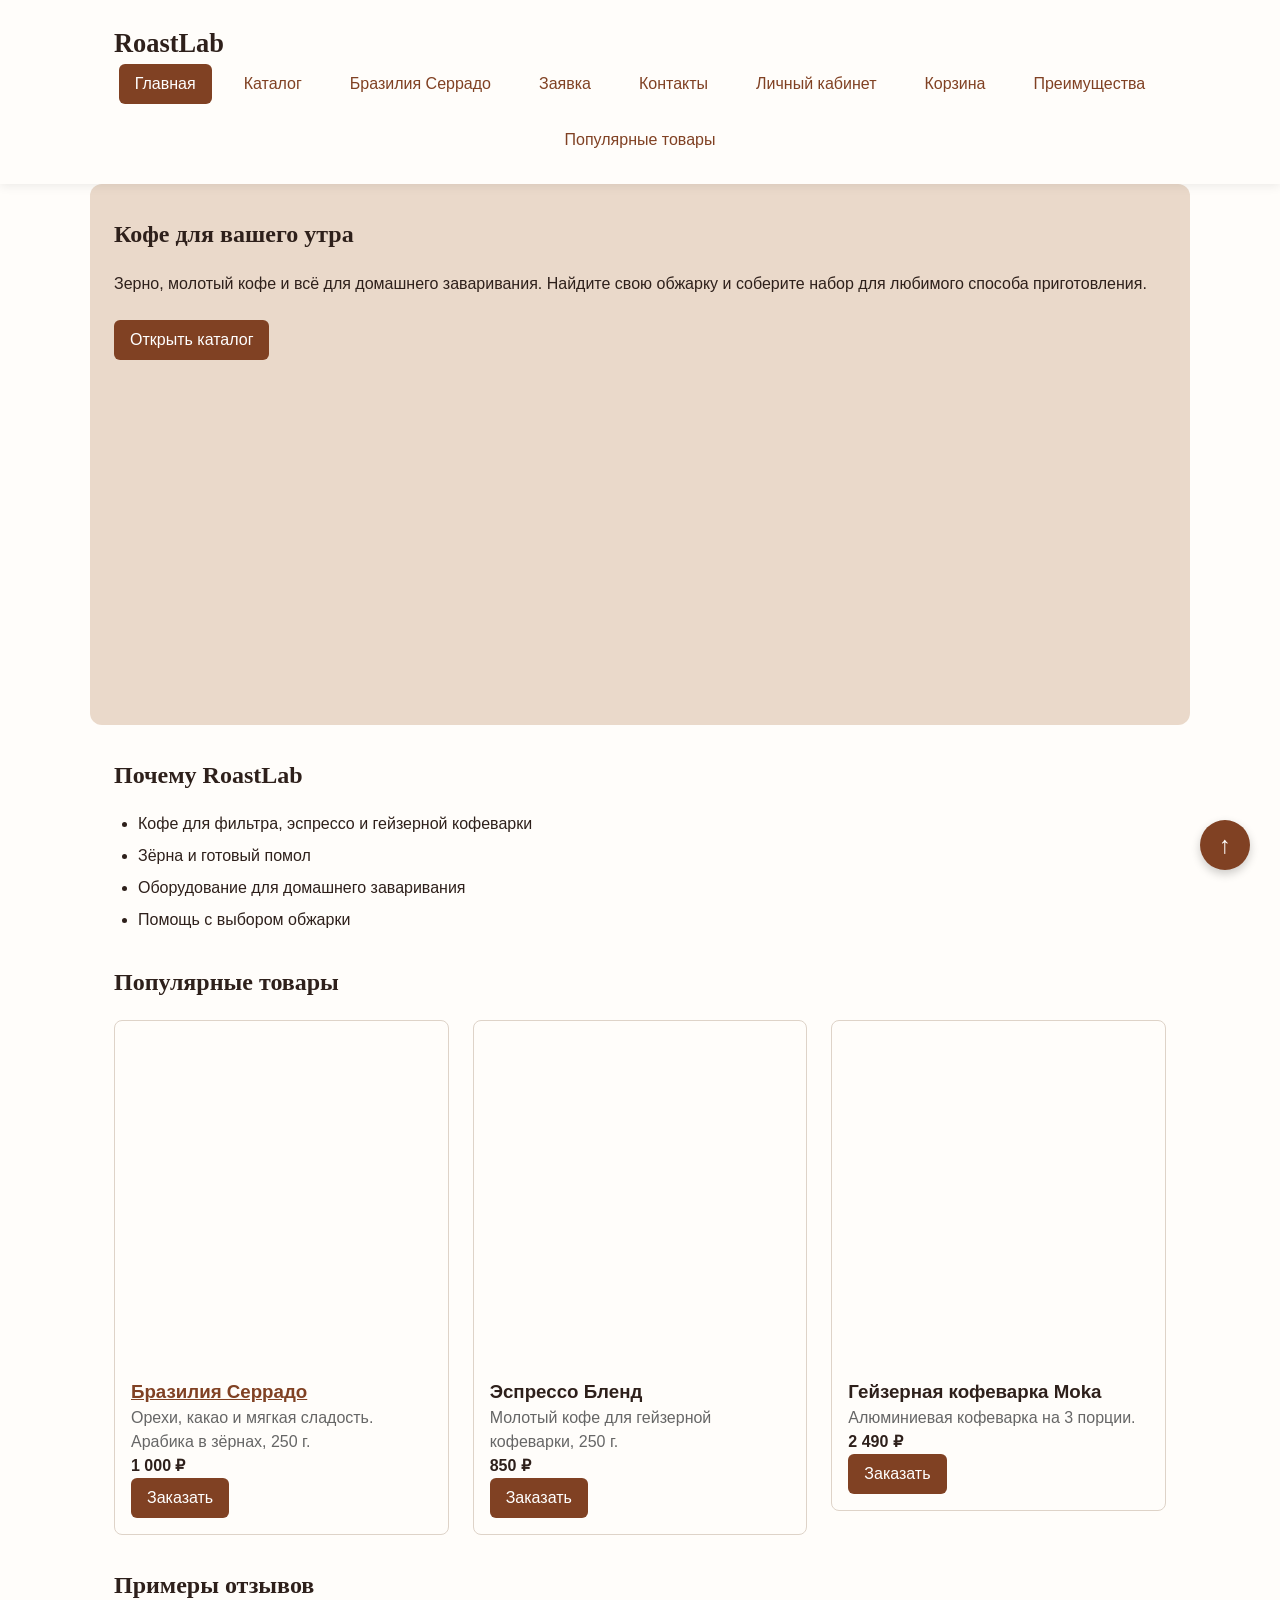
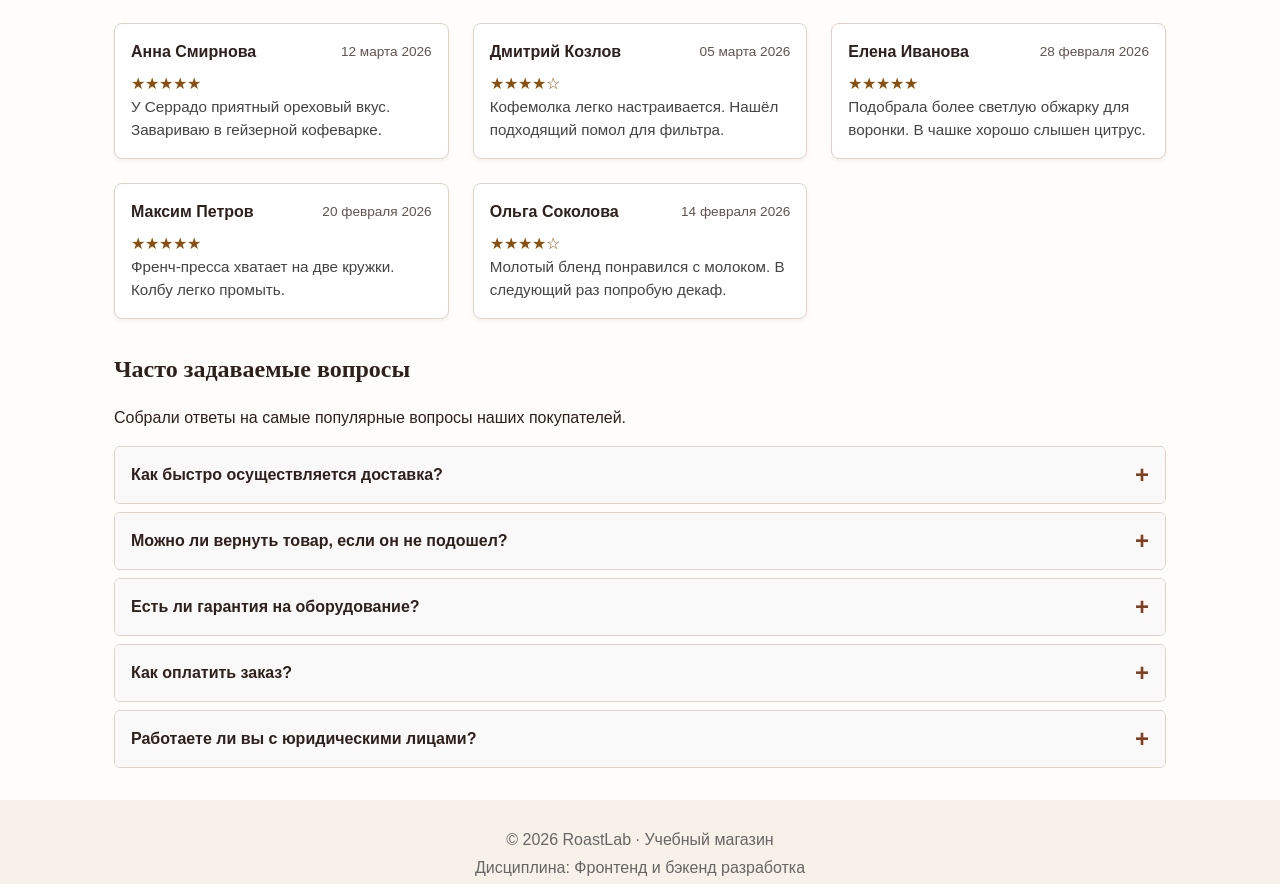
==== index.html @ 7c04f427 "Initial commit" ====
<!DOCTYPE html>
<html lang="ru">
<head>
    <meta charset="UTF-8">
    <meta name="viewport" content="width=device-width, initial-scale=1.0">
    <meta name="description" content="RoastLab: популярные товары, преимущества, отзывы клиентов.">
    <title>RoastLab</title>
    <link rel="stylesheet" href="css/style.css">
    <link rel="stylesheet" href="css/responsive.css">
    <script src="js/main.js" defer></script>
</head>
<body id="top">
  <a class="skip-link" href="#main-content">Перейти к содержимому</a>
  <header class="site-header">
    <div class="site-header__inner">
      <div class="page-inner">
        <a class="site-header__logo" href="index.html">RoastLab</a>
        <button class="button button--secondary site-nav-toggle" type="button" aria-controls="site-nav" aria-expanded="false" hidden>Меню</button>
        <nav class="site-nav" id="site-nav" aria-label="Основная навигация">
          <ul class="site-nav__list">
          <li class="site-nav__item"><a class="site-nav__link site-nav__link--active" aria-current="page" href="index.html">Главная</a></li>
          <li class="site-nav__item"><a class="site-nav__link" href="catalog.html">Каталог</a></li>
          <li class="site-nav__item"><a class="site-nav__link" href="product.html">Бразилия Серрадо</a></li>
          <li class="site-nav__item"><a class="site-nav__link" href="order.html">Заявка</a></li>
          <li class="site-nav__item"><a class="site-nav__link" href="contacts.html">Контакты</a></li>
          <li class="site-nav__item"><a class="site-nav__link" href="account.html">Личный кабинет</a></li>
          <li class="site-nav__item"><a class="site-nav__link" href="cart.html">Корзина</a></li>
          <li class="site-nav__item"><a class="site-nav__link" href="index.html#advantages">Преимущества</a></li>
          <li class="site-nav__item"><a class="site-nav__link" href="index.html#popular">Популярные товары</a></li>
          </ul>
        </nav>
      </div>
    </div>
  </header>

    <main id="main-content" tabindex="-1">
  <section class="hero">
    <div class="page-inner">
      <div class="hero__layout">
        <div>
            <h1 class="hero__title">Кофе для вашего утра</h1>
            <p class="hero__text">Зерно, молотый кофе и всё для домашнего заваривания. Найдите свою обжарку и соберите набор для любимого способа приготовления.</p>
            <a class="button button--primary" href="catalog.html">Открыть каталог</a>
                </div>
        <div>
          <picture class="hero__picture">
            <source type="image/webp" srcset="images/roast-8-252.webp 252w, images/roast-8.webp 504w" sizes="(min-width: 1100px) 505px, (min-width: 768px) 46vw, calc(100vw - 64px)">
            <img src="images/roast-8.jpg" srcset="images/roast-8-252.jpg 252w, images/roast-8.jpg 504w" sizes="(min-width: 1100px) 505px, (min-width: 768px) 46vw, calc(100vw - 64px)" alt="Чашка свежезаваренного кофе" width="504" height="333">
          </picture>
        </div>
      </div>
    </div>
  </section>
  <div class="page-inner">

        <section class="section" id="advantages" tabindex="-1">
            <h2 class="section__title">Почему RoastLab</h2>
            <ul class="advantages-list">
                <li><div class="advantages-list__item">Кофе для фильтра, эспрессо и гейзерной кофеварки</div></li>
                <li><div class="advantages-list__item">Зёрна и готовый помол</div></li>
                <li><div class="advantages-list__item">Оборудование для домашнего заваривания</div></li>
                <li><div class="advantages-list__item">Помощь с выбором обжарки</div></li>
            </ul>
        </section>

        <section class="section" id="popular" tabindex="-1">
            <h2 class="section__title">Популярные товары</h2>

            <div class="products-grid">

                <div class="product-column">
  <article class="product-card" data-category="beans" data-price="1000" id="item-1">
    <img class="product-card__image" src="images/roast-1.jpg" srcset="images/roast-1-252.jpg 252w, images/roast-1.jpg 504w" sizes="(min-width: 1200px) 360px, (min-width: 1024px) 32vw, (min-width: 640px) 47vw, calc(100vw - 64px)" alt="Бразилия Серрадо" width="504" height="333" loading="lazy">
    <div class="product-card__body">
<h3 class="product-card__title"><a href="product.html">Бразилия Серрадо</a></h3>
    <p class="product-card__description">Орехи, какао и мягкая сладость. Арабика в зёрнах, 250 г.</p>
    <p class="product-card__price">1 000 ₽</p>

    <button class="button button--primary" type="button" data-product="Бразилия Серрадо">Заказать</button>
    </div>
  </article>
</div>

                <div class="product-column">
  <article class="product-card" data-category="ground" data-price="850" id="item-2">
    <img class="product-card__image" src="images/roast-2.jpg" srcset="images/roast-2-252.jpg 252w, images/roast-2.jpg 504w" sizes="(min-width: 1200px) 360px, (min-width: 1024px) 32vw, (min-width: 640px) 47vw, calc(100vw - 64px)" alt="Эспрессо Бленд" width="504" height="333" loading="lazy">
    <div class="product-card__body">
<h3 class="product-card__title">Эспрессо Бленд</h3>
    <p class="product-card__description">Молотый кофе для гейзерной кофеварки, 250 г.</p>
    <p class="product-card__price">850 ₽</p>

    <button class="button button--primary" type="button" data-product="Эспрессо Бленд">Заказать</button>
    </div>
  </article>
</div>

                <div class="product-column">
  <article class="product-card" data-category="makers" data-price="2490" id="item-3">
    <img class="product-card__image" src="images/roast-3.jpg" srcset="images/roast-3-252.jpg 252w, images/roast-3.jpg 504w" sizes="(min-width: 1200px) 360px, (min-width: 1024px) 32vw, (min-width: 640px) 47vw, calc(100vw - 64px)" alt="Гейзерная кофеварка Moka" width="504" height="333" loading="lazy">
    <div class="product-card__body">
<h3 class="product-card__title">Гейзерная кофеварка Moka</h3>
    <p class="product-card__description">Алюминиевая кофеварка на 3 порции.</p>
    <p class="product-card__price">2 490 ₽</p>

    <button class="button button--primary" type="button" data-product="Гейзерная кофеварка Moka">Заказать</button>
    </div>
  </article>
</div>

            </div>
        </section>

        <!-- БЛОК: Отзывы -->
        <section class="section" id="reviews">
            <h2 class="section__title">Примеры отзывов</h2>
            <p></p>

            <div class="reviews-list">

                <div>
<article class="review-card">
                    <div class="review-card__header">
                        <span class="review-card__author">Анна Смирнова</span>
                        <span class="review-card__date">12 марта 2026</span>
                    </div>
                    <div class="stars" aria-label="Оценка 5 из 5">★★★★★</div>
                    <p class="review-card__text">У Серрадо приятный ореховый вкус. Завариваю в гейзерной кофеварке.</p>
                </article>
</div>

                <div>
<article class="review-card">
                    <div class="review-card__header">
                        <span class="review-card__author">Дмитрий Козлов</span>
                        <span class="review-card__date">05 марта 2026</span>
                    </div>
                    <div class="stars" aria-label="Оценка 4 из 5">★★★★☆</div>
                    <p class="review-card__text">Кофемолка легко настраивается. Нашёл подходящий помол для фильтра.</p>
                </article>
</div>

                <div>
<article class="review-card">
                    <div class="review-card__header">
                        <span class="review-card__author">Елена Иванова</span>
                        <span class="review-card__date">28 февраля 2026</span>
                    </div>
                    <div class="stars" aria-label="Оценка 5 из 5">★★★★★</div>
                    <p class="review-card__text">Подобрала более светлую обжарку для воронки. В чашке хорошо слышен цитрус.</p>
                </article>
</div>

                <div>
<article class="review-card">
                    <div class="review-card__header">
                        <span class="review-card__author">Максим Петров</span>
                        <span class="review-card__date">20 февраля 2026</span>
                    </div>
                    <div class="stars" aria-label="Оценка 5 из 5">★★★★★</div>
                    <p class="review-card__text">Френч-пресса хватает на две кружки. Колбу легко промыть.</p>
                </article>
</div>

                <div>
<article class="review-card">
                    <div class="review-card__header">
                        <span class="review-card__author">Ольга Соколова</span>
                        <span class="review-card__date">14 февраля 2026</span>
                    </div>
                    <div class="stars" aria-label="Оценка 4 из 5">★★★★☆</div>
                    <p class="review-card__text">Молотый бленд понравился с молоком. В следующий раз попробую декаф.</p>
                </article>
</div>

            </div>
        </section>

        <!-- БЛОК: Часто задаваемые вопросы (FAQ) -->
        <section class="section" id="faq">
            <h2 class="section__title">Часто задаваемые вопросы</h2>
            <p>Собрали ответы на самые популярные вопросы наших покупателей.</p>

            <div class="faq-list">
                <details class="faq-item">
                    <summary class="faq-item__question">Как быстро осуществляется доставка?</summary>
                    <div class="faq-item__answer">Для примера в каталоге указан срок получения от 1 до 3 дней.</div>
                </details>

                <details class="faq-item">
                    <summary class="faq-item__question">Можно ли вернуть товар, если он не подошел?</summary>
                    <div class="faq-item__answer">Да, вы можете вернуть или обменять товар в течение 14 дней с момента покупки, при условии сохранения его товарного вида, упаковки и чека.</div>
                </details>

                <details class="faq-item">
                    <summary class="faq-item__question">Есть ли гарантия на оборудование?</summary>
                    <div class="faq-item__answer">Условия гарантии на оборудование уточняйте в заявке.</div>
                </details>

                <details class="faq-item">
                    <summary class="faq-item__question">Как оплатить заказ?</summary>
                    <div class="faq-item__answer">В учебной версии оплата не проводится.</div>
                </details>

                <details class="faq-item">
                    <summary class="faq-item__question">Работаете ли вы с юридическими лицами?</summary>
                    <div class="faq-item__answer">В учебной форме можно указать пример оптового заказа и нужное количество.</div>
                </details>
            </div>
        </section>

      </div>
    </main>

    <footer class="site-footer" id="contacts">
      <div class="page-inner">
        <p class="site-footer__text">&copy; 2026 RoastLab · Учебный магазин</p>
        <p class="site-footer__text">Дисциплина: Фронтенд и бэкенд разработка</p>
          </div>
    </footer>

    <!-- ========================================== -->
    <!-- СУПЕР-УЛУЧШЕННОЕ МОДАЛЬНОЕ ОКНО             -->
    <!-- ========================================== -->
    <dialog class="order-dialog" id="order-dialog" aria-labelledby="order-dialog-title">
          <div class="order-dialog__header">
            <h2 class="order-dialog__title" id="order-dialog-title">Оформление заявки</h2>
            <button type="button" class="order-dialog__close" data-close-dialog aria-label="Закрыть">×</button>
          </div>
          <div class="order-dialog__body">
            <form class="order-form" id="order-form" action="#" method="post" novalidate>

                <input id="selected-product" name="selected-product" type="hidden"><p>Товар: <strong id="selected-product-name"></strong></p>

                <!-- Динамический блок: Выбранный товар -->

                <!-- Группа: контактные данные -->
                <fieldset class="field">
                    <legend class="field-title">Контактные данные</legend>

                    <div class="field">
                        <label class="order-form__label" for="order-name">
                            Имя <span class="required" aria-hidden="true">*</span>
                        </label>
                        <input class="order-form__input"
                                   id="order-name" name="name" type="text"
                                   placeholder="Введите ваше имя" minlength="2" autocomplete="given-name" required>
                        <small class="order-form__hint">Как к вам обращаться</small>
                    </div>

                    <div class="field">
                        <label class="order-form__label" for="order-email">
                            E-mail <span class="required" aria-hidden="true">*</span>
                        </label>
                        <input class="order-form__input"
                                   id="order-email" name="email" type="email"
                                   placeholder="example@mail.ru" autocomplete="email" required>
                    </div>

                    <div class="field">
                        <label class="order-form__label" for="order-phone">
                            Телефон <span class="required" aria-hidden="true">*</span>
                        </label>
                        <div class="phone-field">
          <span class="phone-field__icon" aria-hidden="true">☎</span>
          <input class="order-form__input"
                                   id="order-phone" name="phone" type="tel" inputmode="tel"
                                   placeholder="+7 (900) 000-00-00" pattern="^\+7 \(\d{3}\) \d{3}-\d{2}-\d{2}$" required aria-describedby="order-phone-hint">
        </div>
                        <small class="order-form__hint" id="order-phone-hint">Формат: +7 (900) 000-00-00</small>
                    </div>
                </fieldset>

                <!-- Группа: способ связи (НОВОЕ) -->
                <fieldset class="field">
                    <legend class="field-title">Удобный способ связи</legend>
                    <div class="order-form__options">
                        <label class="choice-label">
                            <input class="choice-input" type="radio" name="contact_method" value="call" checked> Звонок
                        </label>
                        <label class="choice-label">
                            <input class="choice-input" type="radio" name="contact_method" value="email"> E-mail
                        </label>
                        <label class="choice-label">
                            <input class="choice-input" type="radio" name="contact_method" value="messenger"> Мессенджер
                        </label>
                    </div>
                </fieldset>

                <!-- Группа: детали заявки -->
                <fieldset class="field">
                    <legend class="field-title">Детали заявки</legend>

                    <div class="field">
                        <label class="order-form__label" for="order-date">Желаемая дата связи</label>
                        <input class="order-form__input" id="order-date" name="date" type="date">
                    </div>

                    <div class="field">
                        <label class="order-form__label" for="order-topic">
                            Тема заявки <span class="required" aria-hidden="true">*</span>
                        </label>
                        <select class="order-form__select" id="order-topic" name="topic" required>
                            <option value="">Выберите тему</option>
                            <option value="product">Заказ товара</option>
                            <option value="consultation">Помощь с выбором кофе</option>
                            <option value="delivery">Доставка</option>
                        </select>
                    </div>

                    <div class="field">
                        <label class="order-form__label" for="order-comment">Комментарий</label>
                        <textarea class="order-form__textarea" id="order-comment" name="comment" rows="4" placeholder="Укажите количество, способ заваривания или вопрос о доставке (например, удобное время для звонка)"></textarea>
                    </div>
                </fieldset>

                <!-- Согласие -->
                <div class="order-form__agreement">
          <input class="choice-input" id="order-agreement" name="agreement" type="checkbox" required>
          <label class="choice-label" for="order-agreement">
                        <span>Я согласен на обработку данных в демонстрационной форме.</span>
                    </label>
        </div>

                <!-- Подвал формы (кнопки) -->
                <div class="order-form__actions">
                    <button class="button button--secondary" type="button" data-close-dialog>
                        Отмена
                    </button>
                    <button class="button button--primary" type="submit">
                        Проверить заявку
                    </button>
                </div>

            </form>
          </div>
    </dialog>

    <!-- Сообщение об успехе -->
    <p class="success-message" id="success-message" role="alert" hidden>Данные проверены. Это демонстрационная заявка.</p>

    <!-- Фиксированная кнопка "Наверх" -->
    <a href="#top" class="to-top" aria-label="Вернуться наверх" title="Наверх">↑</a>

</body>
</html>
---- css/style.css ----
/* ===================================
   1. ПЕРЕМЕННЫЕ ПРОЕКТА
   =================================== */

:root {
    --color-bg: #ffffff;
    --color-text: #222222;
    --color-muted: #666666;
    --color-primary: #0057b8;
    --color-primary-dark: #003f86;
    --color-border: #dddddd;
    --color-surface: #f7f7f7;
    --color-surface-accent: #eef5ff;
    --color-danger: #b00020;
    --color-success: #168a2f;
    --color-success-bg: #eefaf0;
    --color-white: #ffffff;

    --space-xs: 4px;
    --space-sm: 8px;
    --space-md: 16px;
    --space-lg: 24px;
    --space-xl: 32px;

    --radius-sm: 6px;
    --radius-md: 8px;
    --radius-lg: 12px;

    --container-width: 1100px;
}

/* ===================================
   2. БАЗОВЫЕ СТИЛИ
   =================================== */

* {
    box-sizing: border-box;
}

html {
    scroll-behavior: smooth;
}

body {
    margin: 0;
    font-family: Arial, sans-serif;
    line-height: 1.5;
    color: var(--color-text);
    background-color: var(--color-bg);
}

a {
    color: var(--color-primary);
}

a:focus-visible {
    outline: 2px solid var(--color-primary);
    outline-offset: 3px;
}

:target {
    outline: 2px dashed var(--color-primary);
    outline-offset: 4px;
}

/* ===================================
   3. БЛОК BUTTON
   =================================== */

.button {
    display: inline-block;
    padding: var(--space-sm) var(--space-md);
    border: none;
    border-radius: var(--radius-sm);
    font: inherit;
    text-decoration: none;
    cursor: pointer;
}

.button--primary {
    color: var(--color-white);
    background-color: var(--color-primary);
}

.button--primary:hover {
    background-color: var(--color-primary-dark);
}

.button--secondary {
    color: var(--color-primary);
    background-color: transparent;
    border: 1px solid var(--color-primary);
}

.button--secondary:hover {
    color: var(--color-white);
    background-color: var(--color-primary);
}

.button:focus-visible {
    outline: 2px solid var(--color-primary);
    outline-offset: 3px;
}

.button:disabled {
    opacity: 0.6;
    cursor: not-allowed;
}

/* ===================================
   4. БЛОК SITE-HEADER
   =================================== */

.site-header {
    background-color: var(--color-surface);
}

.site-header__inner {
    max-width: var(--container-width);
    margin: 0 auto;
    padding: var(--space-lg);
    display: flex;
    flex-wrap: wrap;
    align-items: center;
    justify-content: space-between;
    gap: var(--space-md);
}

.site-header__logo {
    font-weight: 700;
    color: var(--color-text);
    text-decoration: none;
}

/* ===================================
   5. БЛОК SITE-NAV
   =================================== */

.site-nav__list {
    display: flex;
    flex-wrap: wrap;
    justify-content: center;
    align-items: center;
    gap: var(--space-md);
    padding: 0;
    margin: 0;
    list-style: none;
}

.site-nav__item {
    /* зарезервировано */
}

.site-nav__link {
    display: inline-block;
    padding: var(--space-sm) var(--space-md);
    color: var(--color-primary);
    text-decoration: none;
    border-radius: var(--radius-sm);
}

.site-nav__link:hover {
    color: var(--color-white);
    background-color: var(--color-primary);
}

.site-nav__link:focus-visible {
    outline: 2px solid var(--color-primary);
    outline-offset: 3px;
}

.site-nav__link--active {
    color: var(--color-white);
    background-color: var(--color-primary);
}

/* ===================================
   6. БЛОК BREADCRUMBS
   =================================== */

.breadcrumbs {
    max-width: var(--container-width);
    margin: var(--space-md) auto;
    font-size: 14px;
    color: var(--color-muted);
}

.breadcrumbs__link {
    color: var(--color-primary);
}

.breadcrumbs__current::before {
    content: " / ";
    color: var(--color-muted);
}

/* ===================================
   7. БЛОК HERO
   =================================== */

.hero {
    max-width: var(--container-width);
    margin: 0 auto var(--space-xl);
    padding: var(--space-xl) var(--space-lg);
    background-color: var(--color-surface-accent);
    border-radius: var(--radius-lg);
}

.hero__title {
    margin-top: 0;
}

.hero__text {
    margin-bottom: var(--space-lg);
}

/* ===================================
   8. БЛОК SECTION
   =================================== */

.section {
    max-width: var(--container-width);
    margin: 0 auto var(--space-xl);
    padding: 0 var(--space-lg);
}

.section__title {
    margin-top: 0;
}

/* ===================================
   9. БЛОК ADVANTAGES-LIST
   =================================== */

.advantages-list {
    padding-left: var(--space-lg);
}

.advantages-list__item {
    margin-bottom: var(--space-sm);
}

/* ===================================
   10. БЛОК PRODUCTS-GRID
   =================================== */

.products-grid {
    display: grid;
    grid-template-columns: repeat(3, 1fr);
    gap: var(--space-lg);
}

/* ===================================
   11. БЛОК PRODUCT-CARD
   =================================== */

.product-card {
    display: flex;
    flex-direction: column;
    gap: var(--space-sm);
    padding: var(--space-md);
    border: 1px solid var(--color-border);
    border-radius: var(--radius-md);
    background-color: var(--color-bg);
}

.product-card:hover {
    border-color: var(--color-primary);
}

.product-card--discount {
    border-color: var(--color-danger);
}

.product-card__title {
    margin: 0;
    color: var(--color-text);
}

.product-card__description {
    margin: 0;
    color: var(--color-muted);
}

.product-card__price {
    margin: 0;
    font-weight: 700;
}

.product-card--discount .product-card__price {
    color: var(--color-danger);
}

.product-card__button {
    margin-top: auto;
    align-self: flex-start;
}

/* ===================================
   12. БЛОК ASIDE-INFO
   =================================== */

.aside-info {
    max-width: var(--container-width);
    margin: 0 auto var(--space-xl);
    padding: var(--space-md);
    border-left: 4px solid var(--color-primary);
    background-color: var(--color-surface);
}

.aside-info__title {
    margin-top: 0;
}

/* ===================================
   13. БЛОК SITE-FOOTER
   =================================== */

.site-footer {
    padding: var(--space-lg);
    background-color: var(--color-surface);
    text-align: center;
}

.site-footer__text {
    margin: var(--space-xs) 0;
    color: var(--color-muted);
}

/* ===================================
   14. БЛОК ORDER-DIALOG
   =================================== */

.order-dialog {
    width: min(100% - 32px, 560px);
    padding: var(--space-lg);
    border: none;
    border-radius: var(--radius-lg);
}

.order-dialog::backdrop {
    background-color: rgba(0, 0, 0, 0.5);
}

.order-dialog__title {
    margin-top: 0;
}

/* ===================================
   15. БЛОК ORDER-FORM
   =================================== */

.order-form__field {
    margin-bottom: var(--space-md);
}

.order-form__field--checkbox {
    display: flex;
    align-items: center;
    gap: var(--space-sm);
}

.order-form__label {
    display: block;
    margin-bottom: var(--space-xs);
    font-weight: 600;
}

.order-form__field--checkbox .order-form__label {
    margin-bottom: 0;
    font-weight: 400;
}

.order-form__input,
.order-form__select,
.order-form__textarea {
    width: 100%;
    padding: 10px 12px;
    border: 1px solid var(--color-border);
    border-radius: var(--radius-sm);
    font: inherit;
}

.order-form__input:hover,
.order-form__select:hover,
.order-form__textarea:hover {
    border-color: var(--color-primary);
}

.order-form__input:focus-visible,
.order-form__select:focus-visible,
.order-form__textarea:focus-visible {
    outline: 2px solid var(--color-primary);
    outline-offset: 3px;
}

.order-form__hint {
    display: block;
    margin-top: var(--space-xs);
    color: var(--color-muted);
    font-size: 13px;
}

[aria-invalid="true"] {
    border-color: var(--color-danger);
}

.order-form__actions {
    display: flex;
    gap: var(--space-md);
    margin-top: var(--space-lg);
}

/* ===================================
   16. БЛОК SUCCESS-MESSAGE
   =================================== */

.success-message {
    max-width: var(--container-width);
    margin: var(--space-lg) auto;
    padding: var(--space-md);
    border-left: 4px solid var(--color-success);
    background-color: var(--color-success-bg);
}

/* ===================================
   17. СТРАНИЦА КАТАЛОГА (CSS Grid)
   =================================== */

.catalog-layout {
    max-width: var(--container-width);
    margin: 0 auto var(--space-xl);
    padding: 0 var(--space-lg);
    display: grid;
    grid-template-columns: 260px 1fr;
    grid-template-areas: "filters products";
    gap: var(--space-lg);
}

.catalog-filters {
    grid-area: filters;
    padding: var(--space-md);
    border: 1px solid var(--color-border);
    border-radius: var(--radius-md);
    background-color: var(--color-surface);
}

.catalog-filters__title {
    margin-top: 0;
}

.catalog-products {
    grid-area: products;
}

/* ===================================
   18. БЛОК FILTERS-FORM
   =================================== */

.filters-form {
    display: grid;
    gap: var(--space-md);
}

.filters-form__group {
    margin: 0;
    padding: var(--space-md);
    border: 1px solid var(--color-border);
    border-radius: var(--radius-sm);
}

.filters-form__legend {
    font-weight: 700;
}

.filters-form__label {
    display: block;
    margin-bottom: var(--space-sm);
}

.filters-form__input {
    width: 100%;
    padding: 8px 10px;
    border: 1px solid var(--color-border);
    border-radius: var(--radius-sm);
    font: inherit;
}

/* ===============================
   Страница товара и таблица
   =============================== */
.product-details {
  display: grid;
  grid-template-columns: 1fr 1fr;
  gap: var(--space-lg);
  align-items: start;
  max-width: var(--container-width);
  margin: 0 auto var(--space-xl);
}

.product-details__image {
  display: block;
  width: 100%;
  height: auto;
  border-radius: var(--radius-md);
}

.product-details__title {
  margin-top: 0;
}

.product-details__price {
  font-size: 24px;
  font-weight: 700;
}

.product-table {
  width: 100%;
  border-collapse: collapse;
}

.product-table caption {
  margin-bottom: var(--space-sm);
  font-weight: 700;
  text-align: left;
}

.product-table th,
.product-table td {
  padding: var(--space-sm) var(--space-md);
  border: 1px solid var(--color-border);
  text-align: left;
}

.product-table thead th {
  background-color: var(--color-surface-accent);
}

.order-form--page {
  max-width: 560px;
}

/* ==========================================
   Стили для блока отзывов (index.html)
   ========================================== */

.reviews-list {
    display: grid;
    grid-template-columns: repeat(auto-fit, minmax(300px, 1fr));
    gap: var(--space-lg, 24px);
    margin-top: var(--space-md, 16px);
}

.review-card {
    background-color: #fff;
    border: 1px solid var(--color-border, #ddd);
    border-radius: var(--radius-md, 8px);
    padding: var(--space-md, 16px);
    display: flex;
    flex-direction: column;
    box-shadow: 0 2px 4px rgba(0, 0, 0, 0.05);
}

.review-card__header {
    display: flex;
    justify-content: space-between;
    align-items: center;
    margin-bottom: 8px;
}

.review-card__author {
    font-weight: bold;
    color: var(--color-text, #222);
}

.review-card__date {
    font-size: 0.85em;
    color: #777;
}

.review-card__rating {
    color: #f39c12; /* Золотистый цвет для звезд */
    font-size: 1.2em;
    margin-bottom: 10px;
    letter-spacing: 2px;
}

.review-card__text {
    margin: 0;
    line-height: 1.5;
    font-size: 0.95em;
    color: #444;
}

/* ==========================================
   Sticky-фильтр для страницы каталога
   ========================================== */

/* Убедимся, что контейнер не обрезает sticky-элемент */
.catalog-layout {
    align-items: start; /* Важно для Grid, чтобы aside не растягивался на всю высоту */
}

/* Применяем sticky к боковой панели */
.catalog-filters {
    position: sticky;
    top: 20px; /* Отступ от верхнего края экрана. 
                  Если у вас шапка фиксированная (position: fixed/sticky), 
                  увеличьте это значение, например, до 80px. */
    z-index: 10; /* Чтобы фильтр был поверх карточек товаров при прокрутке */
    
    /* Опционально: если нужно ограничить высоту и добавить скролл внутри фильтра */
    max-height: calc(100vh - 40px);
    overflow-y: auto;
    
    /* Добавим небольшой фон и паддинг, чтобы при наложении на карточки фильтр читался */
    background-color: var(--color-bg, #ffffff);
    padding: var(--space-md, 16px);
    border-radius: var(--radius-md, 8px);
    border: 1px solid var(--color-border, #dddddd);
}

/* ==========================================
   Стили для блока FAQ (Часто задаваемые вопросы)
   ========================================== */

.faq-list {
    display: flex;
    flex-direction: column;
    gap: var(--space-sm, 8px);
    margin-top: var(--space-md, 16px);
}

.faq-item {
    background-color: #fff;
    border: 1px solid var(--color-border, #ddd);
    border-radius: var(--radius-sm, 6px);
    overflow: hidden;
}

.faq-item__question {
    font-weight: bold;
    padding: var(--space-md, 16px);
    cursor: pointer;
    background-color: #f9f9f9;
    list-style: none; /* Убираем стандартный маркер (треугольник) */
    display: flex;
    justify-content: space-between;
    align-items: center;
    transition: background-color 0.2s;
    color: var(--color-text, #222);
}

/* Убираем стандартный маркер в WebKit (Chrome, Safari) */
.faq-item__question::-webkit-details-marker {
    display: none;
}

/* Добавляем свой плюсик/крестик через псевдоэлемент */
.faq-item__question::after {
    content: '+';
    font-size: 1.5em;
    line-height: 1;
    color: var(--color-primary, #0057b8);
    transition: transform 0.3s ease;
}

.faq-item[open] .faq-item__question {
    background-color: #f0f4f8;
    border-bottom: 1px solid var(--color-border, #ddd);
}

.faq-item[open] .faq-item__question::after {
    content: '−'; /* Меняем плюс на минус при открытии */
    transform: rotate(180deg);
}

.faq-item__question:hover {
    background-color: #f0f0f0;
}

.faq-item__answer {
    padding: var(--space-md, 16px);
    line-height: 1.5;
    color: #444;
}
.faq-item__answer p {
    margin: 0;
}

/* ==========================================
   Фиксированная кнопка "Наверх"
   ========================================== */

.to-top {
    /* Фиксируем позицию относительно окна браузера */
    position: fixed;
    
    /* Размещаем в правом нижнем углу с отступами */
    bottom: 30px;
    right: 30px;
    
    /* Размеры и форма */
    width: 50px;
    height: 50px;
    border-radius: 50%;
    
    /* Оформление */
    background-color: var(--color-primary, #0057b8);
    color: var(--color-white, #ffffff);
    
    /* Выравнивание стрелки по центру */
    display: flex;
    justify-content: center;
    align-items: center;
    
    /* Размер шрифта для стрелки */
    font-size: 24px;
    font-weight: bold;
    text-decoration: none;
    
    /* Тень для объема */
    box-shadow: 0 4px 10px rgba(0, 0, 0, 0.2);
    
    /* Чтобы кнопка была поверх всего контента (требование z-index) */
    z-index: 100;
    
    /* Плавные переходы для эффектов */
    transition: background-color 0.3s, transform 0.2s, opacity 0.3s;
}

/* Эффект при наведении */
.to-top:hover {
    background-color: var(--color-primary-dark, #003f86);
    transform: translateY(-5px); /* Кнопка чуть подпрыгивает вверх */
}

/* Состояние фокуса для доступности (клавиатурная навигация) */
.to-top:focus-visible {
    outline: 3px solid var(--color-primary, #0057b8);
    outline-offset: 3px;
}

/* Адаптивность: на мобильных устройствах делаем кнопку чуть меньше */
@media (max-width: 768px) {
    .to-top {
        bottom: 20px;
        right: 20px;
        width: 40px;
        height: 40px;
        font-size: 20px;
    }
}

/* ========================================== */
/* Подробная карточка товара — дополнения      */
/* ========================================== */

.product-details {
  display: grid;
  grid-template-columns: minmax(280px, 480px) 1fr;
  gap: var(--space-xl, 32px);
  max-width: var(--container-width);
  margin: 0 auto var(--space-xl, 32px);
  padding: var(--space-lg, 24px);
  border: 1px solid var(--color-border);
  border-radius: var(--radius-lg, 12px);
  background-color: var(--color-surface, #fff);
}

.product-details__gallery {
  display: flex;
  flex-direction: column;
  gap: var(--space-md);
}

.product-details__image {
  width: 100%;
  height: auto;
  border: 1px solid var(--color-border);
  border-radius: var(--radius-md, 8px);
  background-color: var(--color-bg, #f5f5f5);
}

.product-details__thumbs {
  display: flex;
  gap: var(--space-sm);
  margin: 0;
  padding: 0;
  list-style: none;
}

.product-details__thumb {
  width: 72px;
  height: 56px;
  border: 1px solid var(--color-border);
  border-radius: var(--radius-sm, 6px);
  background-color: var(--color-bg, #f5f5f5);
  cursor: pointer;
}

.product-details__thumb--active {
  border-color: var(--color-primary);
  box-shadow: 0 0 0 2px rgba(0, 0, 0, 0.05);
}

.product-details__info {
  display: flex;
  flex-direction: column;
  gap: var(--space-sm);
}

.product-details__badges {
  display: flex;
  flex-wrap: wrap;
  gap: var(--space-sm);
}

.product-details__sku {
  margin: 0;
  font-size: 0.875rem;
  color: var(--color-muted, #777);
}

.product-details__rating {
  display: flex;
  align-items: center;
  gap: var(--space-sm);
  font-size: 0.95rem;
}

.product-details__stars {
  color: #f5a623;
  letter-spacing: 2px;
}

.product-details__reviews {
  color: var(--color-muted, #777);
}

.product-details__price-block {
  display: flex;
  flex-wrap: wrap;
  align-items: baseline;
  gap: var(--space-md);
  margin: var(--space-sm) 0;
}

.product-details__old-price {
  margin: 0;
  font-size: 1rem;
  color: var(--color-muted, #777);
  text-decoration: line-through;
}

.product-details__discount {
  margin: 0;
  padding: 2px 8px;
  font-size: 0.8rem;
  color: var(--color-white, #fff);
  background-color: var(--color-danger, #e53935);
  border-radius: var(--radius-sm, 6px);
}

.product-details__stock {
  display: flex;
  flex-wrap: wrap;
  align-items: center;
  gap: var(--space-sm);
  font-size: 0.95rem;
}

.product-details__stock-status--in {
  color: #2e7d32;
  font-weight: 600;
}

.product-details__stock-count {
  color: var(--color-muted, #777);
}

.product-details__actions {
  display: flex;
  flex-wrap: wrap;
  gap: var(--space-sm);
  margin: var(--space-sm) 0 var(--space-md);
}

.product-details__short-specs {
  display: grid;
  gap: var(--space-xs, 4px);
  margin: 0;
  padding: var(--space-md);
  border: 1px solid var(--color-border);
  border-radius: var(--radius-md, 8px);
  background-color: var(--color-bg, #fafafa);
}

.product-details__spec-row {
  display: grid;
  grid-template-columns: 140px 1fr;
  gap: var(--space-sm);
  padding: var(--space-xs, 4px) 0;
  border-bottom: 1px solid var(--color-border);
}

.product-details__spec-row:last-child {
  border-bottom: none;
}

.product-details__spec-row dt {
  color: var(--color-muted, #777);
  font-size: 0.9rem;
}

.product-details__spec-row dd {
  margin: 0;
  font-size: 0.95rem;
}

/* Адаптивность */
@media (max-width: 768px) {
  .product-details {
    grid-template-columns: 1fr;
    padding: var(--space-md);
  }

  .product-details__spec-row {
    grid-template-columns: 1fr;
  }
}

/* ========================================== */
/* Улучшенное модальное окно                   */
/* ========================================== */

.order-dialog {
  width: min(100% - 32px, 640px);
  max-height: min(90vh, 820px);
  padding: 0;
  border: none;
  border-radius: var(--radius-lg, 12px);
  background-color: var(--color-surface, #fff);
  box-shadow: 0 20px 60px rgba(0, 0, 0, 0.25);
  overflow: hidden; /* важно: скрываем переполнение, чтобы работала прокрутка тела */
}

.order-dialog::backdrop {
  background-color: rgba(0, 0, 0, 0.55);
  backdrop-filter: blur(2px);
}

/* Шапка */
.order-dialog__header {
  position: sticky;
  top: 0;
  z-index: 2;
  display: flex;
  align-items: flex-start;
  justify-content: space-between;
  gap: var(--space-md);
  padding: var(--space-lg) var(--space-lg) var(--space-md);
  background-color: var(--color-surface, #fff);
  border-bottom: 1px solid var(--color-border);
}

.order-dialog__heading {
  display: flex;
  flex-direction: column;
  gap: var(--space-xs, 4px);
}

.order-dialog__title {
  margin: 0;
  font-size: 1.25rem;
  line-height: 1.3;
}

.order-dialog__subtitle {
  margin: 0;
  font-size: 0.9rem;
  color: var(--color-muted, #777);
}

.order-dialog__close {
  flex: 0 0 auto;
  width: 36px;
  height: 36px;
  display: inline-flex;
  align-items: center;
  justify-content: center;
  font-size: 1.5rem;
  line-height: 1;
  color: var(--color-muted, #777);
  background-color: transparent;
  border: 1px solid var(--color-border);
  border-radius: 50%;
  cursor: pointer;
  transition: color 0.2s ease, background-color 0.2s ease, border-color 0.2s ease;
}

.order-dialog__close:hover {
  color: var(--color-text);
  background-color: var(--color-bg, #f5f5f5);
  border-color: var(--color-primary);
}

.order-dialog__close:focus-visible {
  outline: 2px solid var(--color-primary);
  outline-offset: 2px;
}

/* Тело — прокручивается отдельно */
.order-dialog__body {
  max-height: calc(90vh - 120px);
  overflow-y: auto;
  padding: var(--space-lg);
}

/* Форма */
.order-form {
  display: flex;
  flex-direction: column;
  gap: var(--space-md);
}

.order-form__group {
  margin: 0;
  padding: 0;
  border: none;
}

.order-form__legend {
  margin-bottom: var(--space-sm);
  padding: 0;
  font-weight: 700;
  font-size: 0.95rem;
  color: var(--color-text);
}

.order-form__field {
  margin-bottom: var(--space-md);
}

.order-form__field:last-child {
  margin-bottom: 0;
}

.order-form__label {
  display: block;
  margin-bottom: var(--space-xs, 4px);
  font-size: 0.9rem;
  font-weight: 500;
}

.order-form__required {
  color: var(--color-danger, #e53935);
}

.order-form__input,
.order-form__select,
.order-form__textarea {
  width: 100%;
  padding: 10px 12px;
  border: 1px solid var(--color-border);
  border-radius: var(--radius-sm, 6px);
  font: inherit;
  background-color: var(--color-bg, #fff);
  transition: border-color 0.2s ease, box-shadow 0.2s ease;
}

.order-form__input:hover,
.order-form__select:hover,
.order-form__textarea:hover {
  border-color: var(--color-primary);
}

.order-form__input:focus-visible,
.order-form__select:focus-visible,
.order-form__textarea:focus-visible {
  outline: none;
  border-color: var(--color-primary);
  box-shadow: 0 0 0 3px rgba(0, 0, 0, 0.08);
}

.order-form__textarea {
  resize: vertical;
  min-height: 96px;
}

.order-form__hint {
  display: block;
  margin-top: var(--space-xs, 4px);
  font-size: 0.8rem;
  color: var(--color-muted, #777);
}

/* Чекбокс */
.order-form__field--checkbox {
  margin-top: var(--space-sm);
}

.order-form__label--checkbox {
  display: flex;
  align-items: flex-start;
  gap: var(--space-sm);
  font-size: 0.9rem;
  cursor: pointer;
}

.order-form__label--checkbox input {
  margin-top: 3px;
  flex: 0 0 auto;
}

/* Кнопки */
.order-form__actions {
  position: sticky;
  bottom: 0;
  z-index: 2;
  display: flex;
  justify-content: flex-end;
  gap: var(--space-sm);
  margin-top: var(--space-lg);
  padding: var(--space-md) 0 0;
  background: linear-gradient(to top, var(--color-surface, #fff) 70%, transparent);
}

/* Адаптивность */
@media (max-width: 480px) {
  .order-dialog__header,
  .order-dialog__body {
    padding: var(--space-md);
  }

  .order-form__actions {
    flex-direction: column-reverse;
  }

  .order-form__actions .button {
    width: 100%;
  }
}

/* ==========================================
   Стили для галереи в карточке товара
   ========================================== */

/* Главная картинка */
.product-details__image {
    width: 100%;
    height: auto;
    max-height: 400px;
    object-fit: contain;
    background-color: #f4f4f4;
    border-radius: var(--radius-md, 8px);
    margin-bottom: var(--space-sm, 8px);
}

/* Контейнер для миниатюр */
.product-details__thumbs {
    display: flex;
    gap: 10px;
    list-style: none;
    padding: 0;
    margin: 0;
}

/* Сами миниатюры */
.product-details__thumb {
    width: 70px;
    height: 70px;
    border: 2px solid transparent;
    border-radius: var(--radius-sm, 6px);
    cursor: pointer;
    overflow: hidden;
    background-color: #f4f4f4;
    display: flex;
    align-items: center;
    justify-content: center;
    transition: border-color 0.2s;
}

/* Картинки внутри миниатюр */
.product-details__thumb img {
    width: 100%;
    height: 100%;
    object-fit: contain;
}

/* Активная миниатюра (подсветка) */
.product-details__thumb--active {
    border-color: var(--color-primary, #0057b8);
}

/* Эффект при наведении на миниатюру */
.product-details__thumb:hover {
    border-color: #999;
}

/* ==========================================
   Улучшенное модальное окно (Dialog)
   ========================================== */

/* Задний фон (Overlay) */
.order-dialog::backdrop {
    background-color: rgba(0, 0, 0, 0.6);
    backdrop-filter: blur(4px); /* Эффект размытия фона */
    animation: fadeIn 0.3s ease-out;
}

/* Само окно */
.order-dialog {
    border: none;
    border-radius: var(--radius-lg, 12px);
    box-shadow: 0 20px 40px rgba(0, 0, 0, 0.2);
    padding: 0;
    width: 100%;
    max-width: 600px;
    background-color: #fff;
    overflow: hidden; /* Чтобы углы были скруглены */
    animation: slideUp 0.3s ease-out;
}

/* Шапка окна */
.order-dialog__header {
    display: flex;
    justify-content: space-between;
    align-items: flex-start;
    padding: 20px 24px;
    border-bottom: 1px solid #eee;
    background-color: #fcfcfc;
}

.order-dialog__title {
    margin: 0 0 4px 0;
    font-size: 1.4em;
    color: #222;
}

.order-dialog__subtitle {
    margin: 0;
    font-size: 0.9em;
    color: #777;
}

.order-dialog__close {
    background: #f0f0f0;
    border: none;
    font-size: 24px;
    line-height: 1;
    width: 32px;
    height: 32px;
    border-radius: 50%;
    cursor: pointer;
    color: #666;
    display: flex;
    align-items: center;
    justify-content: center;
    transition: background 0.2s, color 0.2s;
}

.order-dialog__close:hover {
    background: #e0e0e0;
    color: #000;
}

/* Тело окна (прокрутка) */
.order-dialog__body {
    padding: 24px;
    max-height: 70vh;
    overflow-y: auto;
}

/* Поля ввода */
.order-form__input, .order-form__select, .order-form__textarea {
    padding: 10px 12px;
    border: 1px solid #ccc;
    border-radius: 6px;
    font-family: inherit;
    font-size: 15px;
    transition: border-color 0.2s, box-shadow 0.2s;
}

.order-form__input:focus, .order-form__select:focus, .order-form__textarea:focus {
    outline: none;
    border-color: #0057b8;
    box-shadow: 0 0 0 3px rgba(0, 87, 184, 0.15);
}

/* Анимации */
@keyframes fadeIn {
    from { opacity: 0; }
    to { opacity: 1; }
}

@keyframes slideUp {
    from { opacity: 0; transform: translateY(20px); }
    to { opacity: 1; transform: translateY(0); }
}

/* ==========================================
   Закрепленная шапка сайта (Sticky Header)
   ========================================== */

.site-header {
    position: sticky; /* Шапка "прилипает" при прокрутке */
    top: 0;           /* Прилипает к самому верху экрана */
    z-index: 1000;    /* Гарантирует, что шапка будет поверх всех остальных элементов */
    
    /* Добавляем фон, чтобы при прокрутке контент не просвечивал сквозь шапку */
    background-color: var(--color-bg, #ffffff);
    
    /* Легкая тень, чтобы визуально отделить шапку от контента при прокрутке */
    box-shadow: 0 2px 10px rgba(0, 0, 0, 0.08);
}
/* RoastLab */
:root {
    --color-primary: #804123;
    --color-primary-dark: #602e18;
    --color-bg: #fffdfa;
    --color-surface: #f7f1e9;
    --color-surface-accent: #ead9ca;
    --color-border: #ded3c8;
    --color-text: #2e201b;
}

.site-header__logo, h1, h2 {
    font-family: Georgia, "Times New Roman", serif;
}

.site-header__logo {
    font-size: 1.65rem;
}

.product-card__body {
    display: flex;
    flex: 1;
    flex-direction: column;
    align-items: flex-start;
}

.product-card__price {
    margin-top: auto;
}

.product-card__badge {
    display: inline-block;
    padding: .2rem .55rem;
    color: #593511;
    background: #fae5bd;
    border-radius: var(--radius-sm);
    font-size: .85rem;
    font-weight: 700;
}

.product-card__image, .hero__picture img {
    display: block;
    width: 100%;
    border-radius: var(--radius-md);
}

.product-details__thumb button {
    display: block;
    width: 100%;
    height: 100%;
    padding: 0;
    border: 0;
    background: transparent;
    cursor: pointer;
}

.catalog-status, .success-message {
    padding: .75rem 1rem;
    border-radius: var(--radius-md);
}

.catalog-status {
    background: var(--color-surface);
}

.success-message {
    background: var(--color-success-bg);
    color: #21572b;
}

body:has(.order-dialog) .success-message {
    position: fixed;
    right: 1rem;
    bottom: 4.5rem;
    z-index: 20;
    max-width: min(25rem, calc(100% - 2rem));
}

[hidden] {
    display: none !important;
}

.field + .field, .order-form__agreement {
    margin-top: .75rem;
}

.field-title {
    font-weight: 700;
}

.choice-label, .order-form__options, .phone-field,
.catalog-products__header {
    display: flex;
    flex-wrap: wrap;
    align-items: center;
    gap: .5rem;
}

.order-form__agreement {
    display: flex;
    align-items: baseline;
    gap: .5rem;
}

.phone-field {
    flex-wrap: nowrap;
}

.phone-field input {
    min-width: 0;
}

/* Навигация с клавиатуры и элементы каталога. */
:where(a, button, input, select, textarea, summary, [tabindex]):focus-visible {
    outline: 3px solid #633017;
    outline-offset: 3px;
}

.skip-link {
    position: fixed;
    inset: .5rem auto auto .5rem;
    z-index: 1100;
    padding: .65rem 1rem;
    color: #fff;
    background: #482719;
    border-radius: var(--radius-sm);
    transform: translateY(calc(-100% - 1rem));
}

.skip-link:focus {
    transform: none;
    outline-color: #aa642d;
}

.catalog-toolbar,
.product-tools {
    display: flex;
    flex-wrap: wrap;
    align-items: center;
    gap: .5rem;
    margin-top: .75rem;
}

.product-tools .button {
    border: 1px solid var(--color-border);
}

.product-tools .button[aria-pressed="true"] {
    color: #3a2116;
    background-color: #efcfaf;
    border-color: #a76b41;
    font-weight: 700;
}

.comparison-dialog {
    width: min(60rem, calc(100% - 2rem));
    max-height: calc(100dvh - 2rem);
    padding: clamp(1rem, 3vw, 2rem);
    border: 1px solid var(--color-border);
    border-radius: var(--radius-lg);
    color: var(--color-text);
    background-color: var(--color-bg);
}

.comparison-dialog::backdrop {
    background: rgb(0 0 0 / 65%);
}

.comparison-dialog__header {
    display: flex;
    flex-wrap: wrap;
    justify-content: space-between;
    align-items: center;
    gap: .5rem;
    margin-bottom: 1rem;
}

.comparison-dialog__header h2,
.comparison-grid h3,
.comparison-grid dd,
.mobile-specs dd {
    margin: 0;
}

.comparison-grid,
.mobile-specs,
.estimate-form {
    display: grid;
    gap: .75rem;
}

.comparison-grid article,
.mobile-specs div,
.estimate-section {
    min-width: 0;
    padding: 1rem;
    border: 1px solid var(--color-border);
    border-radius: var(--radius-md);
    background: var(--color-surface);
}

.comparison-grid dt,
.mobile-specs dt,
.estimate-form output {
    font-weight: 700;
}

.comparison-grid dt:not(:first-child) {
    margin-top: .75rem;
}

.mobile-specs div {
    display: flex;
    flex-wrap: wrap;
    justify-content: space-between;
    gap: .35rem 1rem;
}

.estimate-form {
    max-width: 27rem;
}

.estimate-form label {
    display: block;
    margin-bottom: .35rem;
}

.estimate-form p {
    margin: 0;
}

.order-form.was-validated :where(input, select, textarea):invalid {
    border-color: var(--color-danger);
}

@media (prefers-reduced-motion: reduce) {
    html {
        scroll-behavior: auto;
    }

    .order-dialog,
    .order-dialog::backdrop {
        animation: none;
    }
}

.order-form :where(input, select, textarea):focus-visible {
    outline: 3px solid #633017;
    outline-offset: 3px;
}

.review-card__rating,
.stars,
.product-details__stars {
    color: #88500c;
}

.review-card__date,
.order-dialog__subtitle {
    color: #62534c;
}

.order-form__error {
    margin: .35rem 0 0;
    color: var(--color-danger);
    font-size: .9375rem;
    font-weight: 600;
}

.order-form [aria-invalid="true"] {
    border-color: var(--color-danger);
}

.catalog-price-range {
    display: grid;
    grid-template-columns: repeat(2, minmax(0, 1fr));
    gap: .75rem;
}

.catalog-price-range .filters-form__input {
    display: block;
    margin-top: .25rem;
}

.catalog-card-category {
    margin: .25rem 0 .45rem;
    color: #62534c;
    font-size: .875rem;
}

.catalog-products .product-card {
    box-shadow: 0 3px 12px rgb(46 32 27 / 7%);
}

.shop-page {
    max-width: 58rem;
    padding-block: 1.5rem 2.5rem;
}

.shop-panel {
    padding: clamp(1rem, 3vw, 1.75rem);
    border: 1px solid var(--color-border);
    border-radius: var(--radius-lg);
    background: var(--color-surface);
    margin-bottom: 1rem;
    overflow-wrap: anywhere;
}

.shop-panel h2 {
    margin-top: 0;
}

.shop-panel dl {
    margin: 0;
}

.shop-panel dt {
    font-weight: 700;
}

.shop-panel dd {
    margin: 0 0 .75rem;
}

.shop-items {
    display: grid;
    gap: .75rem;
    padding: 0;
    list-style: none;
}

.shop-item {
    display: flex;
    align-items: center;
    flex-wrap: wrap;
    gap: .75rem;
    padding: .75rem;
    background: var(--color-bg);
    border-radius: var(--radius-md);
}

.shop-item img {
    width: 4.5rem;
    aspect-ratio: 3 / 2;
    object-fit: cover;
    border-radius: var(--radius-sm);
}

.shop-item > div:first-of-type {
    flex: 1 1 9rem;
}

.shop-item p {
    margin: .15rem 0 0;
}

.shop-quantity,
.shop-actions {
    display: flex;
    align-items: center;
    flex-wrap: wrap;
    gap: .5rem;
}

.shop-actions [aria-pressed="true"] {
    background: #efcfaf;
    color: #3a2116;
}

.shop-auth-form {
    margin-block: 1rem;
    max-width: 27rem;
}

.shop-auth-form button {
    justify-self: start;
}

.shop-quantity button {
    min-width: 2.75rem;
    min-height: 2.75rem;
}

.shop-total {
    margin: .75rem 0 0;
    font-size: 1.125rem;
}

.shop-announcement {
    display: block;
    margin: .35rem 0;
}

.shop-announcement:empty {
    margin: 0;
}
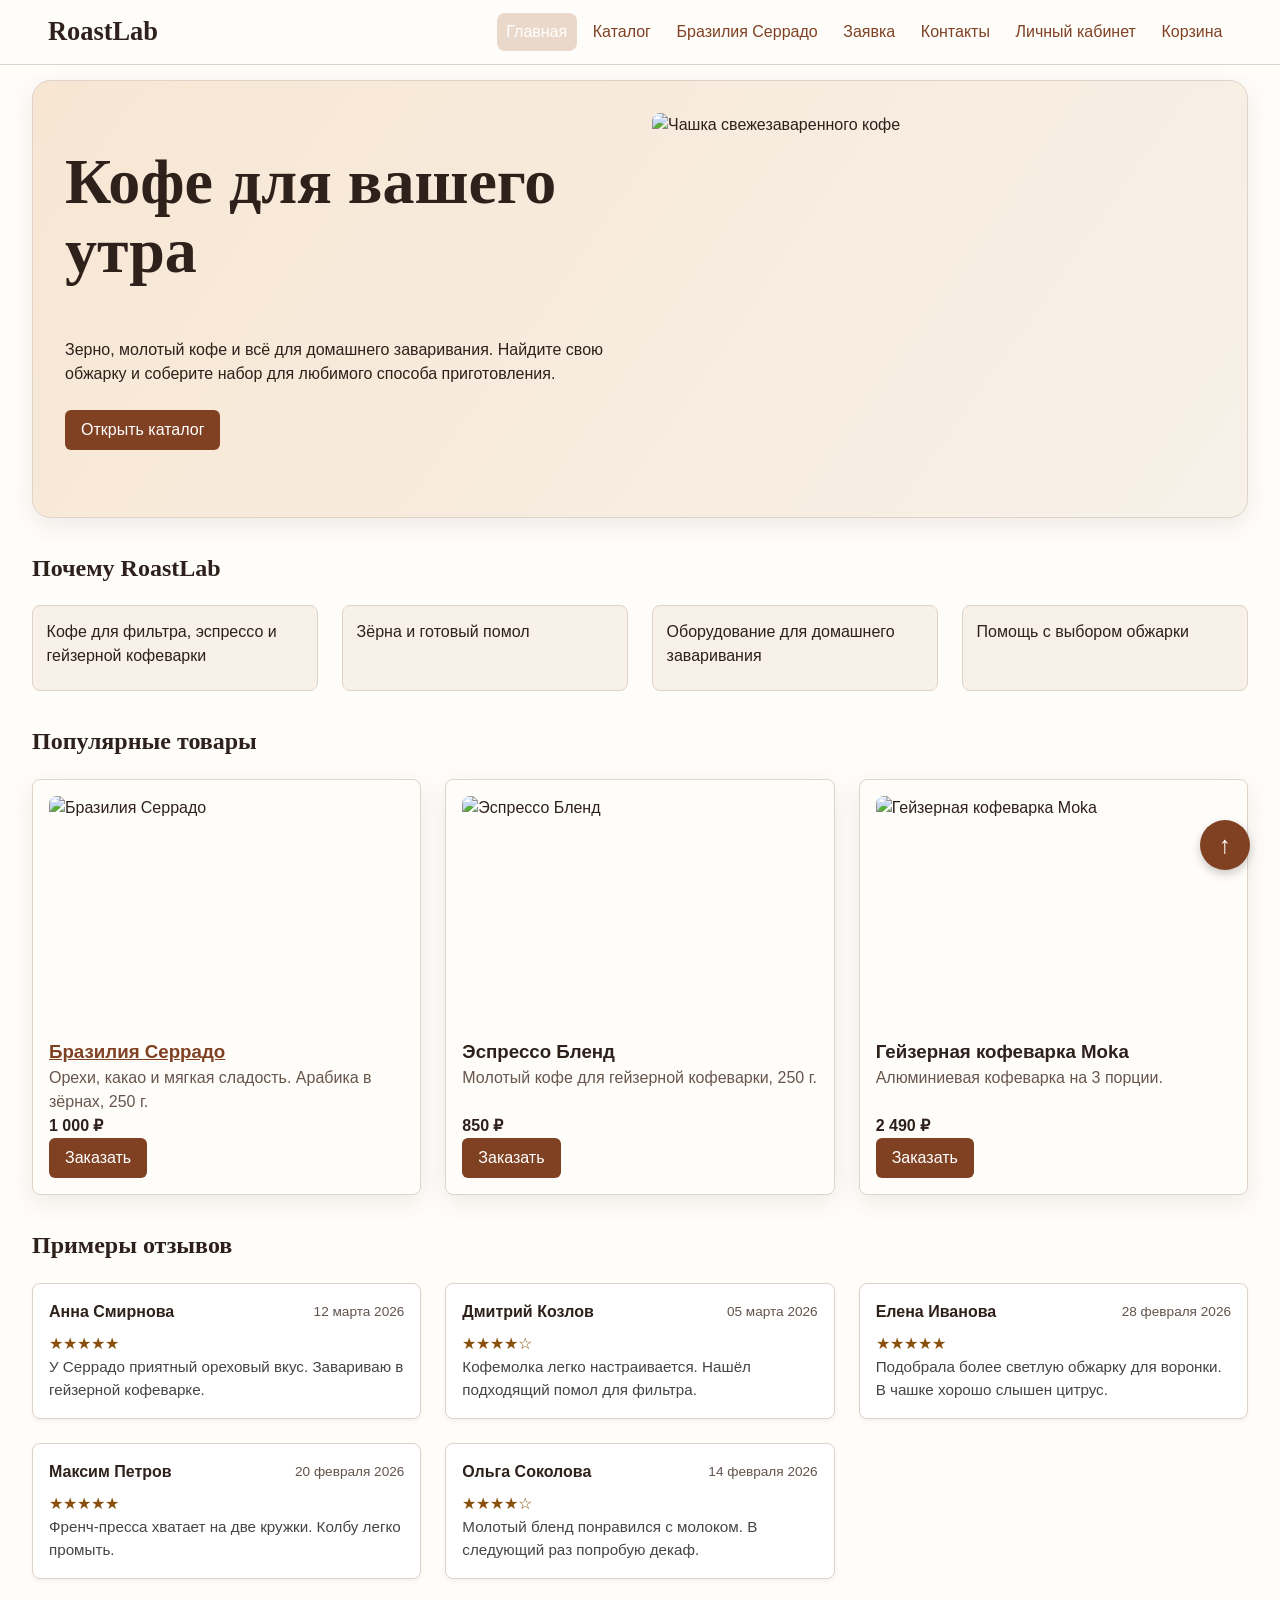
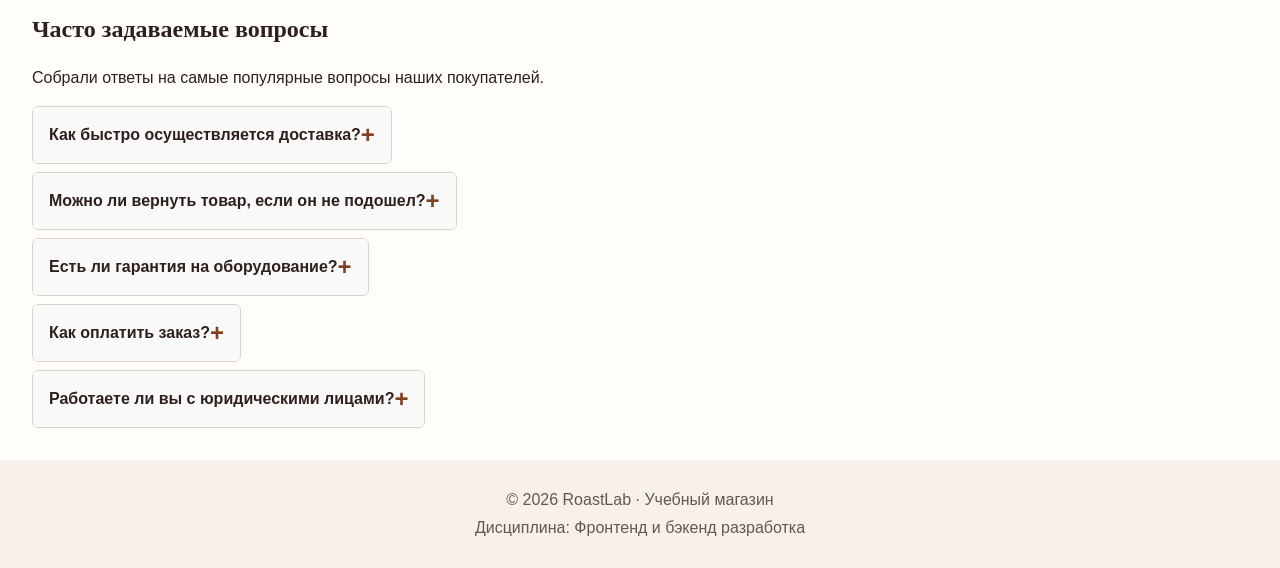
==== commit 4a2adae1: "Polish RoastLab storefront and connect cart to order preview" ====
--- a/index.html
+++ b/index.html
@@ -25,8 +25,6 @@
           <li class="site-nav__item"><a class="site-nav__link" href="contacts.html">Контакты</a></li>
           <li class="site-nav__item"><a class="site-nav__link" href="account.html">Личный кабинет</a></li>
           <li class="site-nav__item"><a class="site-nav__link" href="cart.html">Корзина</a></li>
-          <li class="site-nav__item"><a class="site-nav__link" href="index.html#advantages">Преимущества</a></li>
-          <li class="site-nav__item"><a class="site-nav__link" href="index.html#popular">Популярные товары</a></li>
           </ul>
         </nav>
       </div>
--- a/css/responsive.css
+++ b/css/responsive.css
@@ -0,0 +1,383 @@
+/* Базовая раскладка для узкого экрана. */
+img {
+    max-width: 100%;
+    height: auto;
+}
+
+body {
+    display: flex;
+    flex-direction: column;
+    min-height: 100vh;
+}
+
+main {
+    flex: 1;
+    min-width: 0;
+}
+
+.page,
+main > .page-inner,
+.site-footer > .page-inner {
+    width: min(100% - 2rem, var(--container-width));
+    margin-inline: auto;
+}
+
+.site-header {
+    position: static;
+}
+
+.site-header__inner,
+.site-header__inner > .page-inner {
+    display: flex;
+    align-items: center;
+    justify-content: center;
+    width: 100%;
+}
+
+.site-header__inner {
+    padding: .75rem 1rem;
+}
+
+.site-header__inner > .page-inner {
+    flex-direction: column;
+    gap: .75rem;
+}
+
+.site-nav__list {
+    gap: .25rem .4rem;
+}
+
+.site-nav__link {
+    display: block;
+    padding: .45rem .6rem;
+}
+
+.hero {
+    width: min(100% - 2rem, var(--container-width));
+    margin: 1rem auto 2rem;
+    padding: clamp(1rem, 3vw, 2rem);
+}
+
+.hero__layout,
+.advantages-list,
+.products-grid,
+.reviews-list,
+.contacts-layout,
+.product-details,
+.catalog-layout {
+    display: grid;
+    grid-template-columns: minmax(0, 1fr);
+    gap: clamp(.85rem, 2vw, 1.5rem);
+    min-width: 0;
+}
+
+.hero__layout {
+    align-items: center;
+}
+
+.hero__title {
+    font-size: clamp(2rem, 5vw, 4rem);
+    line-height: 1.08;
+}
+
+.section,
+.catalog-layout {
+    padding-inline: 0;
+}
+
+.section,
+.order-page,
+.contacts-layout {
+    margin-block: 1.5rem 2rem;
+}
+
+.advantages-list {
+    padding: 0;
+    list-style: none;
+}
+
+.advantages-list__item,
+.contact-panel {
+    height: 100%;
+    padding: .85rem;
+    border: 1px solid var(--color-border);
+    border-radius: var(--radius-md);
+    background-color: var(--color-surface);
+    overflow-wrap: anywhere;
+}
+
+.product-card {
+    height: 100%;
+}
+
+.catalog-layout {
+    grid-template-areas: "filters" "products";
+}
+
+.catalog-filters {
+    position: static;
+    max-height: none;
+    overflow: visible;
+}
+
+.catalog-products,
+.filters-form fieldset {
+    min-width: 0;
+}
+
+.product-details {
+    padding: clamp(.85rem, 2vw, 1.5rem);
+}
+
+.product-details__thumbs {
+    flex-wrap: wrap;
+}
+
+.table-wrapper {
+    max-width: 100%;
+    overflow-x: auto;
+}
+
+.product-table {
+    min-width: 34rem;
+}
+
+.order-form--page {
+    max-width: 44rem;
+    padding: clamp(1rem, 3vw, 2rem);
+}
+
+.order-form__actions {
+    display: grid;
+    grid-template-columns: minmax(0, 1fr);
+    gap: .65rem;
+}
+
+.order-form__input,
+.order-form__select,
+.order-form__textarea,
+.filters-form__input {
+    max-width: 100%;
+    font-size: max(1rem, 16px);
+}
+
+.order-dialog {
+    width: min(100% - 2rem, 37.5rem);
+    max-height: calc(100dvh - 2rem);
+}
+
+.order-dialog__body {
+    max-height: calc(100dvh - 8rem);
+    overflow-y: auto;
+}
+
+@media (min-width: 640px) {
+    .products-grid,
+    .reviews-list,
+    .advantages-list {
+        grid-template-columns: repeat(2, minmax(0, 1fr));
+    }
+
+    .order-form__actions {
+        display: flex;
+        flex-wrap: wrap;
+        justify-content: flex-end;
+    }
+}
+
+@media (min-width: 768px) {
+    .hero__layout,
+    .product-details,
+    .contacts-layout {
+        grid-template-columns: repeat(2, minmax(0, 1fr));
+    }
+}
+
+@media (min-width: 1024px) {
+    .site-header {
+        position: sticky;
+        top: 0;
+    }
+
+    html {
+        scroll-padding-top: 5rem;
+    }
+
+    .site-header__inner > .page-inner {
+        flex-direction: row;
+        justify-content: space-between;
+    }
+
+    .site-header__logo {
+        flex: none;
+    }
+
+    .products-grid,
+    .reviews-list {
+        grid-template-columns: repeat(3, minmax(0, 1fr));
+    }
+
+    .advantages-list {
+        grid-template-columns: repeat(4, minmax(0, 1fr));
+    }
+
+    .catalog-layout {
+        grid-template-columns: 15rem minmax(0, 1fr);
+        grid-template-areas: "filters products";
+    }
+
+    .catalog-products .products-grid {
+        grid-template-columns: repeat(2, minmax(0, 1fr));
+    }
+}
+
+@media (min-width: 1200px) {
+    .catalog-products .products-grid {
+        grid-template-columns: repeat(3, minmax(0, 1fr));
+    }
+}
+
+.product-details__thumb {
+    width: 3.75rem;
+    height: 3.25rem;
+}
+
+.table-wrapper {
+    display: none;
+}
+
+.site-nav-toggle {
+    min-height: 44px;
+}
+
+@media (min-width: 640px) {
+    .comparison-grid {
+        grid-template-columns: repeat(auto-fit, minmax(13rem, 1fr));
+    }
+}
+
+@media (min-width: 768px) {
+    .mobile-specs {
+        display: none;
+    }
+
+    .table-wrapper {
+        display: block;
+    }
+
+    .product-table {
+        min-width: 0;
+    }
+}
+
+/* Общие компоненты витрины RoastLab. */
+:root {
+    --container-width: 76rem;
+    --color-muted: #68564d;
+    --radius-lg: 1.15rem;
+    --shop-shadow: 0 .45rem 1.5rem rgb(61 36 23 / 9%);
+}
+
+.site-header {
+    z-index: 5;
+    box-shadow: 0 1px 0 var(--color-border);
+}
+
+.site-header__inner > .page-inner {
+    max-width: var(--container-width);
+}
+
+.site-nav__link[aria-current="page"] {
+    background: var(--color-surface-accent);
+    border-radius: var(--radius-md);
+}
+
+.hero {
+    background: linear-gradient(125deg, #f8e6d3, var(--color-surface));
+    border: 1px solid var(--color-border);
+    box-shadow: var(--shop-shadow);
+}
+
+.hero__picture img,
+.contact-photo {
+    display: block;
+    width: 100%;
+    border-radius: var(--radius-md);
+    object-fit: cover;
+}
+
+.contact-photo {
+    aspect-ratio: 16 / 9;
+    margin-top: 1.25rem;
+}
+
+.product-card,
+.contact-panel,
+.shop-panel {
+    box-shadow: var(--shop-shadow);
+}
+
+.page > .section:first-of-type,
+.shop-page {
+    overflow-wrap: anywhere;
+}
+
+.order-page {
+    max-width: 52rem;
+    margin-inline: auto;
+}
+
+.order-items {
+    display: grid;
+    gap: .65rem;
+    padding: 0;
+    list-style: none;
+}
+
+.order-items li {
+    display: flex;
+    flex-wrap: wrap;
+    justify-content: space-between;
+    gap: .4rem 1rem;
+    padding-bottom: .65rem;
+    border-bottom: 1px solid var(--color-border);
+}
+
+.cart-checkout {
+    margin-top: 1rem;
+}
+
+@media (max-width: 767px) {
+    .site-header__inner > .page-inner {
+        display: grid;
+        grid-template-columns: minmax(0, 1fr) auto;
+    }
+
+    .site-nav {
+        grid-column: 1 / -1;
+    }
+
+    .site-nav__list {
+        display: grid;
+        grid-template-columns: repeat(2, minmax(0, 1fr));
+    }
+
+    .site-nav__link {
+        min-height: 44px;
+        align-content: center;
+        overflow-wrap: anywhere;
+    }
+}
+
+@media (min-width: 768px) {
+    .faq-list {
+        grid-template-columns: repeat(2, minmax(0, 1fr));
+        align-items: start;
+    }
+}
+
+@media (prefers-reduced-motion: reduce) {
+    html {
+        scroll-behavior: auto;
+    }
+}
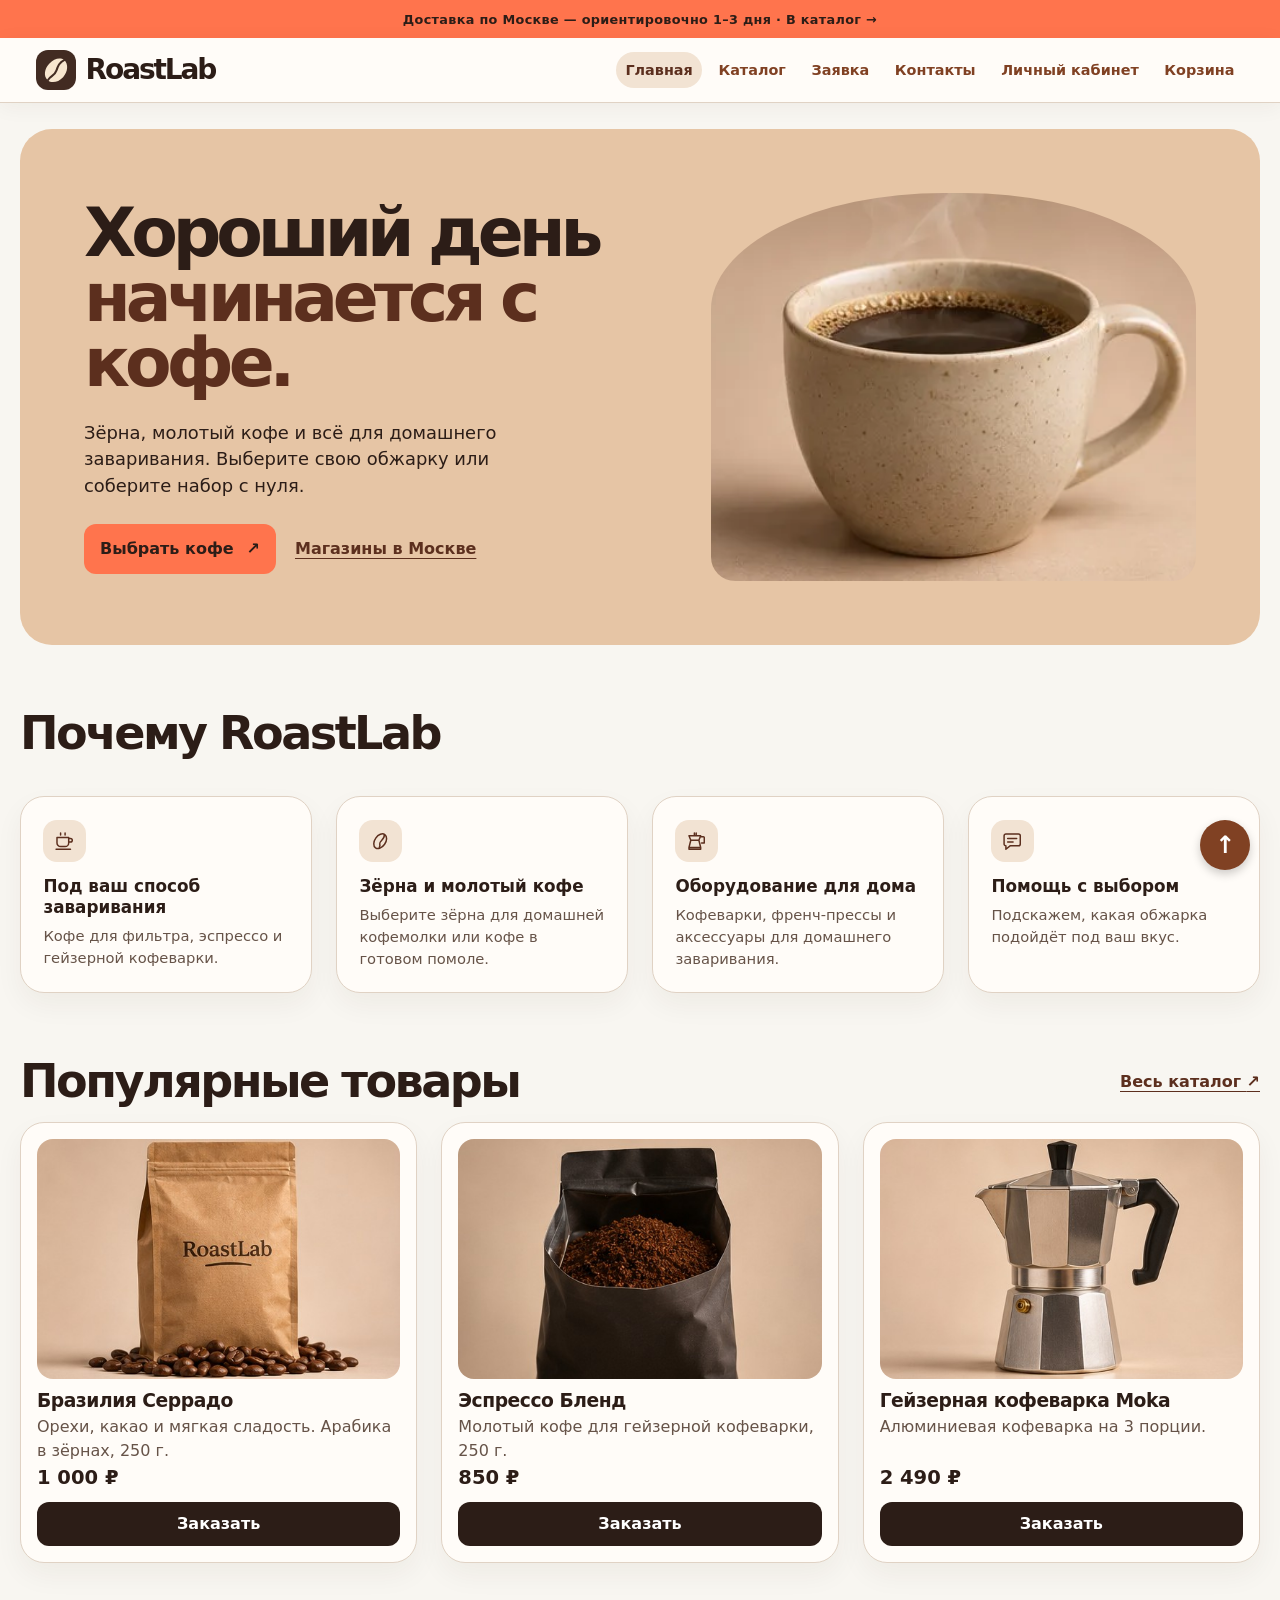
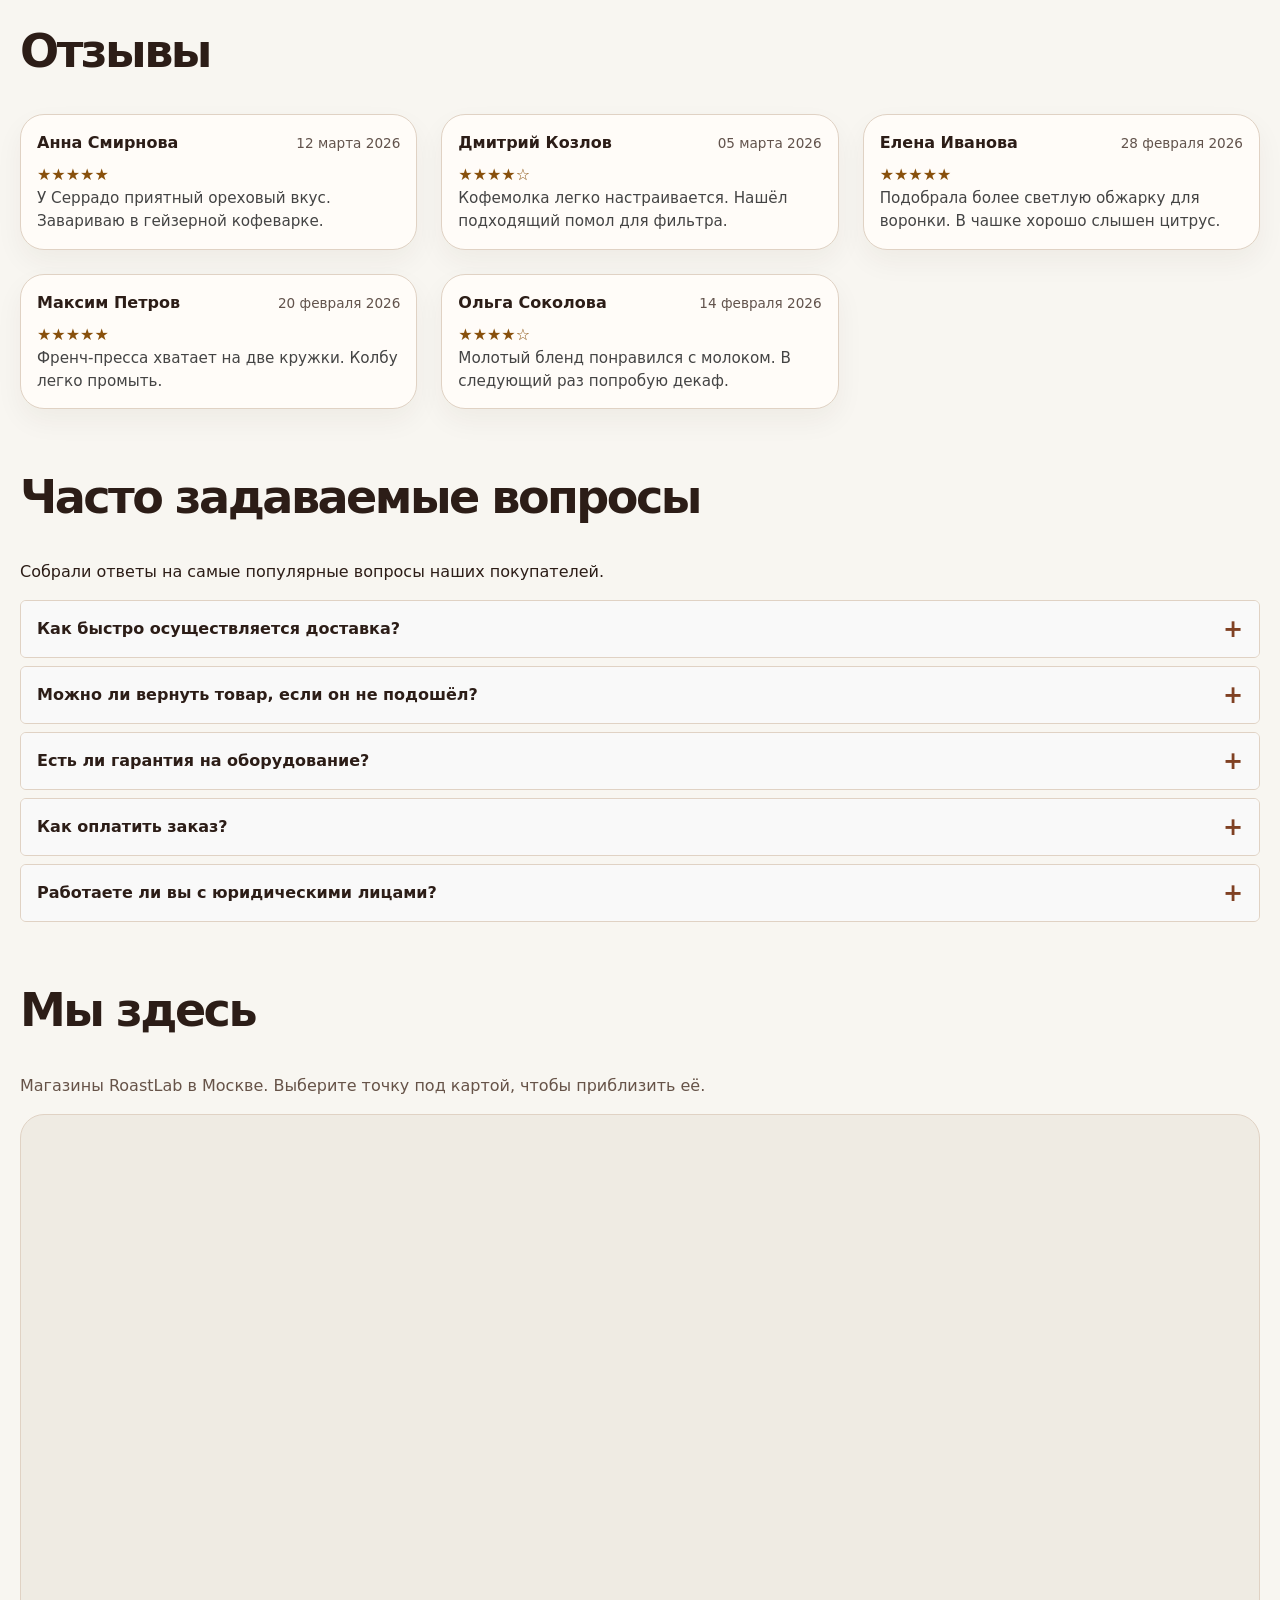
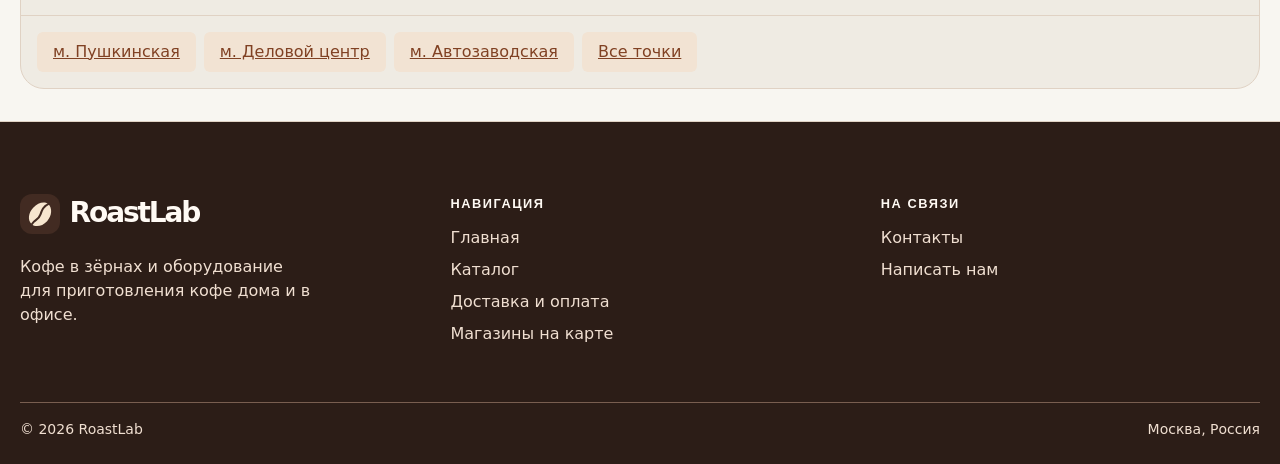
==== commit 3f5ae306: "RoastLab coursework 3" ====
--- a/index.html
+++ b/index.html
@@ -8,9 +8,13 @@
     <link rel="stylesheet" href="css/style.css">
     <link rel="stylesheet" href="css/responsive.css">
     <script src="js/main.js" defer></script>
+    <link rel="icon" type="image/svg+xml" href="data:image/svg+xml,%3Csvg xmlns='http://www.w3.org/2000/svg' viewBox='0 0 40 40'%3E%3Crect width=%2740%27 height=%2740%27 rx=%2710%27 fill=%27%23422b22%27/%3E%3Cpath fill='%23f7e6cf' d='M28 10c4.8 3.8 3.9 11.8-.9 17.2-4.9 5.3-11.9 6.4-15.6 2.7-4.2-4-3-11.1 1.7-16.2C18 8.5 24.5 7.2 28 10Z'/%3E%3Cpath fill='none' stroke='%23422b22' stroke-width='2' stroke-linecap='round' d='M12 30c2.4-4.1 6.9-4.3 8.5-9.6 1.4-4.6 2.7-7.9 7.7-10.2'/%3E%3C/svg%3E">
 </head>
 <body id="top">
   <a class="skip-link" href="#main-content">Перейти к содержимому</a>
+  <p class="site-announcement">
+      <a href="catalog.html">Доставка по Москве — ориентировочно 1–3 дня · В каталог <span aria-hidden="true">→</span></a>
+  </p>
   <header class="site-header">
     <div class="site-header__inner">
       <div class="page-inner">
@@ -20,7 +24,6 @@
           <ul class="site-nav__list">
           <li class="site-nav__item"><a class="site-nav__link site-nav__link--active" aria-current="page" href="index.html">Главная</a></li>
           <li class="site-nav__item"><a class="site-nav__link" href="catalog.html">Каталог</a></li>
-          <li class="site-nav__item"><a class="site-nav__link" href="product.html">Бразилия Серрадо</a></li>
           <li class="site-nav__item"><a class="site-nav__link" href="order.html">Заявка</a></li>
           <li class="site-nav__item"><a class="site-nav__link" href="contacts.html">Контакты</a></li>
           <li class="site-nav__item"><a class="site-nav__link" href="account.html">Личный кабинет</a></li>
@@ -35,12 +38,15 @@
   <section class="hero">
     <div class="page-inner">
       <div class="hero__layout">
-        <div>
-            <h1 class="hero__title">Кофе для вашего утра</h1>
-            <p class="hero__text">Зерно, молотый кофе и всё для домашнего заваривания. Найдите свою обжарку и соберите набор для любимого способа приготовления.</p>
-            <a class="button button--primary" href="catalog.html">Открыть каталог</a>
-                </div>
-        <div>
+        <div class="hero__copy">
+          <h1 class="hero__title">Хороший день <span>начинается с кофе.</span></h1>
+          <p class="hero__text">Зёрна, молотый кофе и всё для домашнего заваривания. Выберите свою обжарку или соберите набор с нуля.</p>
+          <div class="hero__actions">
+            <a class="button button--primary" href="catalog.html">Выбрать кофе <span aria-hidden="true">↗</span></a>
+            <a class="hero__stores" href="#stores">Магазины в Москве</a>
+          </div>
+        </div>
+        <div class="hero__visual">
           <picture class="hero__picture">
             <source type="image/webp" srcset="images/roast-8-252.webp 252w, images/roast-8.webp 504w" sizes="(min-width: 1100px) 505px, (min-width: 768px) 46vw, calc(100vw - 64px)">
             <img src="images/roast-8.jpg" srcset="images/roast-8-252.jpg 252w, images/roast-8.jpg 504w" sizes="(min-width: 1100px) 505px, (min-width: 768px) 46vw, calc(100vw - 64px)" alt="Чашка свежезаваренного кофе" width="504" height="333">
@@ -51,18 +57,54 @@
   </section>
   <div class="page-inner">
 
-        <section class="section" id="advantages" tabindex="-1">
-            <h2 class="section__title">Почему RoastLab</h2>
+        <section class="section" id="advantages" tabindex="-1" aria-labelledby="advantages-title">
+            <h2 class="section__title" id="advantages-title">Почему RoastLab</h2>
             <ul class="advantages-list">
-                <li><div class="advantages-list__item">Кофе для фильтра, эспрессо и гейзерной кофеварки</div></li>
-                <li><div class="advantages-list__item">Зёрна и готовый помол</div></li>
-                <li><div class="advantages-list__item">Оборудование для домашнего заваривания</div></li>
-                <li><div class="advantages-list__item">Помощь с выбором обжарки</div></li>
+                <li class="advantages-list__item">
+                    <svg class="advantages-list__icon" viewBox="0 0 24 24" aria-hidden="true">
+                        <path d="M4 8h13v6a4 4 0 0 1-4 4H8a4 4 0 0 1-4-4zM17 9h2a2 2 0 0 1 0 4h-2M3 21h16M8 5V3m5 2V3"/>
+                    </svg>
+                    <div>
+                        <h3>Под ваш способ заваривания</h3>
+                        <p>Кофе для фильтра, эспрессо и гейзерной кофеварки.</p>
+                    </div>
+                </li>
+                <li class="advantages-list__item">
+                    <svg class="advantages-list__icon" viewBox="0 0 24 24" aria-hidden="true">
+                        <ellipse cx="12" cy="12" rx="6" ry="9" transform="rotate(35 12 12)"/>
+                        <path d="M16.5 5c1 5-6 7-5 10 .4 1.3.2 2.7-.5 4"/>
+                    </svg>
+                    <div>
+                        <h3>Зёрна и молотый кофе</h3>
+                        <p>Выберите зёрна для домашней кофемолки или кофе в готовом помоле.</p>
+                    </div>
+                </li>
+                <li class="advantages-list__item">
+                    <svg class="advantages-list__icon" viewBox="0 0 24 24" aria-hidden="true">
+                        <path d="M4 6h13l-2 5H6zM10 3v3m2-3v3M6 11l-2 8h13l-2-8M17 7h3a1 1 0 0 1 1 1v6h-3M4 19v2h13v-2"/>
+                    </svg>
+                    <div>
+                        <h3>Оборудование для дома</h3>
+                        <p>Кофеварки, френч-прессы и аксессуары для домашнего заваривания.</p>
+                    </div>
+                </li>
+                <li class="advantages-list__item">
+                    <svg class="advantages-list__icon" viewBox="0 0 24 24" aria-hidden="true">
+                        <path d="M5 4h14a2 2 0 0 1 2 2v9a2 2 0 0 1-2 2H10l-5 4v-4a2 2 0 0 1-2-2V6a2 2 0 0 1 2-2zM7 9h10M7 13h6"/>
+                    </svg>
+                    <div>
+                        <h3>Помощь с выбором</h3>
+                        <p>Подскажем, какая обжарка подойдёт под ваш вкус.</p>
+                    </div>
+                </li>
             </ul>
         </section>
 
         <section class="section" id="popular" tabindex="-1">
-            <h2 class="section__title">Популярные товары</h2>
+            <div class="section-heading">
+                <h2 class="section__title">Популярные товары</h2>
+                <a href="catalog.html">Весь каталог <span aria-hidden="true">↗</span></a>
+            </div>
 
             <div class="products-grid">
 
@@ -110,7 +152,7 @@
 
         <!-- БЛОК: Отзывы -->
         <section class="section" id="reviews">
-            <h2 class="section__title">Примеры отзывов</h2>
+            <h2 class="section__title">Отзывы</h2>
             <p></p>
 
             <div class="reviews-list">
@@ -181,39 +223,78 @@
             <div class="faq-list">
                 <details class="faq-item">
                     <summary class="faq-item__question">Как быстро осуществляется доставка?</summary>
-                    <div class="faq-item__answer">Для примера в каталоге указан срок получения от 1 до 3 дней.</div>
+                    <div class="faq-item__answer">Ориентировочный срок доставки по Москве — 1–3 дня. Точную дату можно уточнить при оформлении заказа.</div>
                 </details>
 
                 <details class="faq-item">
-                    <summary class="faq-item__question">Можно ли вернуть товар, если он не подошел?</summary>
-                    <div class="faq-item__answer">Да, вы можете вернуть или обменять товар в течение 14 дней с момента покупки, при условии сохранения его товарного вида, упаковки и чека.</div>
+                    <summary class="faq-item__question">Можно ли вернуть товар, если он не подошёл?</summary>
+                    <div class="faq-item__answer">Если товар не подошёл, напишите нам через <a href="contacts.html">страницу контактов</a> и укажите номер заказа. Подскажем, как оформить возврат или обмен.</div>
                 </details>
 
                 <details class="faq-item">
                     <summary class="faq-item__question">Есть ли гарантия на оборудование?</summary>
-                    <div class="faq-item__answer">Условия гарантии на оборудование уточняйте в заявке.</div>
+                    <div class="faq-item__answer">Срок и условия гарантии зависят от модели. Перед покупкой уточните их через <a href="contacts.html">страницу контактов</a>, указав название модели.</div>
                 </details>
 
                 <details class="faq-item">
                     <summary class="faq-item__question">Как оплатить заказ?</summary>
-                    <div class="faq-item__answer">В учебной версии оплата не проводится.</div>
+                    <div class="faq-item__answer">Чтобы уточнить доступные способы оплаты, свяжитесь с нами через <a href="contacts.html">страницу контактов</a>.</div>
                 </details>
 
                 <details class="faq-item">
                     <summary class="faq-item__question">Работаете ли вы с юридическими лицами?</summary>
-                    <div class="faq-item__answer">В учебной форме можно указать пример оптового заказа и нужное количество.</div>
+                    <div class="faq-item__answer">По оптовым заказам для компаний напишите нам через <a href="contacts.html">страницу контактов</a>. Укажите название организации, нужные позиции и количество, чтобы обсудить условия поставки.</div>
                 </details>
             </div>
         </section>
 
       </div>
+        <section class="section" id="stores" aria-labelledby="stores-title">
+            <h2 class="section__title" id="stores-title">Мы здесь</h2>
+            <p class="stores-map__intro">Магазины RoastLab в Москве. Выберите точку под картой, чтобы приблизить её.</p>
+            <div class="stores-map">
+                <iframe class="stores-map__frame" name="stores-map" title="Яндекс Карта с магазинами RoastLab в Москве"
+                    src="https://yandex.ru/map-widget/v1/?ll=37.603,55.749&amp;z=10&amp;l=map&amp;pt=37.606,55.765~37.542,55.744~37.669,55.706"
+                    loading="lazy" allowfullscreen></iframe>
+                <ul class="stores-map__locations" aria-label="Точки на карте">
+                    <li><a href="https://yandex.ru/map-widget/v1/?ll=37.606,55.765&amp;z=16&amp;l=map&amp;pt=37.606,55.765" target="stores-map">м. Пушкинская</a></li>
+                    <li><a href="https://yandex.ru/map-widget/v1/?ll=37.542,55.744&amp;z=16&amp;l=map&amp;pt=37.542,55.744" target="stores-map">м. Деловой центр</a></li>
+                    <li><a href="https://yandex.ru/map-widget/v1/?ll=37.669,55.706&amp;z=16&amp;l=map&amp;pt=37.669,55.706" target="stores-map">м. Автозаводская</a></li>
+                    <li><a href="https://yandex.ru/map-widget/v1/?ll=37.603,55.749&amp;z=10&amp;l=map&amp;pt=37.606,55.765~37.542,55.744~37.669,55.706" target="stores-map">Все точки</a></li>
+                </ul>
+            </div>
+        </section>
     </main>
 
     <footer class="site-footer" id="contacts">
-      <div class="page-inner">
-        <p class="site-footer__text">&copy; 2026 RoastLab · Учебный магазин</p>
-        <p class="site-footer__text">Дисциплина: Фронтенд и бэкенд разработка</p>
-          </div>
+        <div class="page-inner">
+            <div class="site-footer__grid">
+                <div class="site-footer__brand">
+                    <a class="site-footer__logo" href="index.html">RoastLab</a>
+                    <p>Кофе в зёрнах и оборудование для приготовления кофе дома и в офисе.</p>
+                </div>
+                <nav aria-label="Навигация в подвале">
+                    <h2 class="site-footer__heading">Навигация</h2>
+                    <ul class="site-footer__links">
+                        <li><a href="index.html">Главная</a></li>
+                        <li><a href="catalog.html">Каталог</a></li>
+                        <li><a href="index.html#faq">Доставка и оплата</a></li>
+                        <li><a href="index.html#stores">Магазины на карте</a></li>
+                    </ul>
+                </nav>
+                <div>
+                    <h2 class="site-footer__heading">На связи</h2>
+                    <ul class="site-footer__links">
+                        <li><a href="contacts.html">Контакты</a></li>
+                        <li><a href="contacts.html#feedback">Написать нам</a></li>
+                    </ul>
+                </div>
+            </div>
+            <div class="site-footer__bottom">
+                <p>&copy; 2026 RoastLab</p>
+                <p>Москва, Россия</p>
+            </div>
+        </div>
     </footer>
 
     <!-- ========================================== -->
@@ -315,26 +396,20 @@
                 <div class="order-form__agreement">
           <input class="choice-input" id="order-agreement" name="agreement" type="checkbox" required>
           <label class="choice-label" for="order-agreement">
-                        <span>Я согласен на обработку данных в демонстрационной форме.</span>
+                        <span>Я согласен на обработку данных, указанных в форме.</span>
                     </label>
         </div>
 
-                <!-- Подвал формы (кнопки) -->
-                <div class="order-form__actions">
-                    <button class="button button--secondary" type="button" data-close-dialog>
-                        Отмена
-                    </button>
-                    <button class="button button--primary" type="submit">
-                        Проверить заявку
-                    </button>
-                </div>
-
             </form>
           </div>
+          <div class="order-dialog__actions">
+              <button class="button button--secondary" type="button" data-close-dialog>Отмена</button>
+              <button class="button button--primary" type="submit" form="order-form">Проверить заявку</button>
+          </div>
     </dialog>
 
     <!-- Сообщение об успехе -->
-    <p class="success-message" id="success-message" role="alert" hidden>Данные проверены. Это демонстрационная заявка.</p>
+    <p class="success-message" id="success-message" role="alert" hidden>Данные заявки проверены.</p>
 
     <!-- Фиксированная кнопка "Наверх" -->
     <a href="#top" class="to-top" aria-label="Вернуться наверх" title="Наверх">↑</a>
--- a/css/style.css
+++ b/css/style.css
@@ -63,6 +63,119 @@
     outline-offset: 4px;
 }
 
+.contacts-layout > .contact-overview {
+    align-self: start;
+    min-width: 0;
+    height: auto;
+    padding: clamp(1.25rem, 3vw, 2rem);
+}
+
+.contact-overview__intro {
+    margin: 0;
+    max-width: 42ch;
+    color: #604d43;
+}
+
+.contact-overview__details {
+    margin: var(--space-lg) 0;
+}
+
+.contact-overview__details > div {
+    padding-block: 0.75rem;
+    border-top: 1px solid var(--color-border);
+}
+
+.contact-overview__details dt {
+    color: #604d43;
+    font-size: 0.875rem;
+}
+
+.contact-overview__details dd {
+    margin: 0.15rem 0 0;
+    font-weight: 700;
+    overflow-wrap: anywhere;
+}
+
+.contact-overview__visit {
+    padding: var(--space-md);
+    border-radius: var(--radius-md);
+    background: var(--color-surface-accent);
+}
+
+.contact-overview__visit h2 {
+    margin: 0;
+    font-size: 1.25rem;
+}
+
+.contact-overview__visit p {
+    margin: 0.25rem 0 0.85rem;
+}
+
+.contact-stores {
+    display: grid;
+    grid-template-columns: repeat(auto-fit, minmax(min(100%, 16rem), 1fr));
+    gap: var(--space-md);
+}
+
+.contact-stores .contact-store {
+    display: flex;
+    flex-direction: column;
+    gap: var(--space-sm);
+    padding: var(--space-lg);
+    background: var(--color-surface);
+}
+
+.contact-store h3,
+.contact-store p {
+    margin: 0;
+}
+
+.contact-store__address {
+    font-weight: 700;
+}
+
+.contact-store > a {
+    align-self: flex-start;
+    margin-top: auto;
+    padding-top: var(--space-sm);
+}
+
+.stores-map__intro {
+    margin: 0 0 var(--space-md);
+    color: var(--color-muted);
+}
+
+.stores-map {
+    overflow: hidden;
+    border: 1px solid var(--color-border);
+    border-radius: var(--radius-lg);
+    background: var(--color-surface);
+}
+
+.stores-map__frame {
+    display: block;
+    width: 100%;
+    height: clamp(320px, 52vw, 500px);
+    border: 0;
+}
+
+.stores-map__locations {
+    display: flex;
+    flex-wrap: wrap;
+    gap: var(--space-sm);
+    margin: 0;
+    padding: var(--space-md);
+    border-top: 1px solid var(--color-border);
+    list-style: none;
+}
+
+.stores-map__locations a {
+    display: block;
+    padding: var(--space-sm) var(--space-md);
+    border-radius: var(--radius-sm);
+    background: var(--color-surface-accent);
+}
+
 /* ===================================
    3. БЛОК BUTTON
    =================================== */
@@ -111,6 +224,34 @@
    4. БЛОК SITE-HEADER
    =================================== */
 
+.site-announcement {
+    margin: 0;
+    background: #422b22;
+    color: #fff3e4;
+    text-align: center;
+}
+
+.site-announcement a {
+    display: block;
+    padding: 0.6rem 1rem;
+    color: inherit;
+    font-size: 0.875rem;
+    font-weight: 700;
+    letter-spacing: 0.025em;
+    text-decoration: none;
+}
+
+.site-announcement a:hover,
+.site-announcement a:focus-visible {
+    text-decoration: underline;
+    text-underline-offset: 0.2em;
+}
+
+.site-announcement a:focus-visible {
+    outline: 2px solid currentColor;
+    outline-offset: -4px;
+}
+
 .site-header {
     background-color: var(--color-surface);
 }
@@ -180,18 +321,71 @@
 
 .breadcrumbs {
     max-width: var(--container-width);
-    margin: var(--space-md) auto;
-    font-size: 14px;
-    color: var(--color-muted);
+    margin: 1rem auto 1.25rem;
+    font-size: .875rem;
+    line-height: 1.25;
+}
+
+.breadcrumbs__list {
+    display: flex;
+    flex-wrap: wrap;
+    align-items: center;
+    gap: .45rem .65rem;
+    margin: 0;
+    padding: 0;
+    list-style: none;
+}
+
+.breadcrumbs__list li {
+    display: flex;
+    align-items: center;
+    gap: .65rem;
+    max-width: 100%;
+}
+
+.breadcrumbs__list li + li::before {
+    content: "";
+    flex: none;
+    width: .38rem;
+    height: .38rem;
+    border: solid var(--color-muted);
+    border-width: 1px 1px 0 0;
+    transform: rotate(45deg);
+}
+
+.breadcrumbs__link,
+.breadcrumbs__current {
+    display: inline-flex;
+    align-items: center;
+    min-height: 2rem;
+    padding: .35rem .7rem;
+    border: 1px solid var(--color-border);
+    border-radius: 999px;
+    overflow-wrap: anywhere;
 }
 
 .breadcrumbs__link {
-    color: var(--color-primary);
-}
-
-.breadcrumbs__current::before {
-    content: " / ";
-    color: var(--color-muted);
+    background: var(--color-bg);
+    color: var(--color-primary-dark);
+    font-weight: 650;
+    text-decoration: none;
+}
+
+.breadcrumbs__link:hover {
+    background: var(--color-surface-accent);
+    border-color: var(--color-primary);
+}
+
+.breadcrumbs__current {
+    background: var(--color-surface-accent);
+    color: var(--color-text);
+    font-weight: 750;
+}
+
+.shop-page > .breadcrumbs:first-child,
+#account-app > .breadcrumbs:first-child,
+.shop-auth-panel > .breadcrumbs:first-child {
+    margin-top: 0;
 }
 
 /* ===================================
@@ -200,18 +394,7 @@
 
 .hero {
     max-width: var(--container-width);
-    margin: 0 auto var(--space-xl);
-    padding: var(--space-xl) var(--space-lg);
-    background-color: var(--color-surface-accent);
-    border-radius: var(--radius-lg);
-}
-
-.hero__title {
-    margin-top: 0;
-}
-
-.hero__text {
-    margin-bottom: var(--space-lg);
+    margin-inline: auto;
 }
 
 /* ===================================
@@ -231,14 +414,6 @@
 /* ===================================
    9. БЛОК ADVANTAGES-LIST
    =================================== */
-
-.advantages-list {
-    padding-left: var(--space-lg);
-}
-
-.advantages-list__item {
-    margin-bottom: var(--space-sm);
-}
 
 /* ===================================
    10. БЛОК PRODUCTS-GRID
@@ -317,14 +492,70 @@
    =================================== */
 
 .site-footer {
-    padding: var(--space-lg);
-    background-color: var(--color-surface);
-    text-align: center;
-}
-
-.site-footer__text {
-    margin: var(--space-xs) 0;
-    color: var(--color-muted);
+    padding-block: clamp(2.5rem, 6vw, 4.5rem) 1.5rem;
+    background: #efe5d9;
+    border-top: 1px solid var(--color-border);
+}
+
+.site-footer > .page-inner {
+    width: min(100% - 2rem, var(--container-width));
+    margin-inline: auto;
+}
+
+.site-footer__grid {
+    display: grid;
+    grid-template-columns: repeat(auto-fit, minmax(min(100%, 12rem), 1fr));
+    gap: clamp(1.75rem, 4vw, 3.75rem);
+}
+
+.site-footer__brand p {
+    max-width: 29ch;
+    margin: 0.9rem 0 0;
+    color: #604d43;
+}
+
+.site-footer__heading {
+    margin: 0 0 0.85rem;
+    font: 700 0.8rem / 1.5 Arial, sans-serif;
+    letter-spacing: 0.12em;
+    text-transform: uppercase;
+}
+
+.site-footer__links {
+    display: grid;
+    justify-items: start;
+    gap: 0.5rem;
+    margin: 0;
+    padding: 0;
+    list-style: none;
+}
+
+.site-footer__links a {
+    color: #604d43;
+    text-decoration: none;
+}
+
+.site-footer__links a:hover,
+.site-footer__links a:focus-visible {
+    color: var(--color-text);
+    text-decoration: underline;
+    text-underline-offset: 0.2em;
+}
+
+.site-footer__bottom {
+    display: flex;
+    flex-wrap: wrap;
+    justify-content: space-between;
+    gap: 0.5rem 1.5rem;
+    margin-top: clamp(1.75rem, 5vw, 3.5rem);
+    padding-top: 1rem;
+    border-top: 1px solid #d5c4b5;
+    color: #604d43;
+    font-size: 0.875rem;
+}
+
+.site-footer__bottom p {
+    margin: 0;
 }
 
 /* ===================================
@@ -435,18 +666,34 @@
     grid-template-columns: 260px 1fr;
     grid-template-areas: "filters products";
     gap: var(--space-lg);
+    align-items: start;
 }
 
 .catalog-filters {
     grid-area: filters;
-    padding: var(--space-md);
+    padding: clamp(1rem, 2vw, 1.25rem);
     border: 1px solid var(--color-border);
-    border-radius: var(--radius-md);
-    background-color: var(--color-surface);
 }
 
 .catalog-filters__title {
-    margin-top: 0;
+    margin: 0;
+    font-size: 1.35rem;
+}
+
+.catalog-filters__header {
+    display: flex;
+    align-items: center;
+    flex-wrap: wrap;
+    gap: .5rem;
+}
+
+.catalog-filters__header .catalog-filter-count {
+    background: var(--color-latte);
+}
+
+.catalog-filters .catalog-filters__toggle,
+.catalog-filters .catalog-filters__show {
+    display: none;
 }
 
 .catalog-products {
@@ -459,31 +706,98 @@
 
 .filters-form {
     display: grid;
-    gap: var(--space-md);
+    gap: 1rem;
+    margin-top: 1rem;
 }
 
 .filters-form__group {
     margin: 0;
-    padding: var(--space-md);
+    padding: 0;
+    border: 0;
+}
+
+.filters-form__legend,
+.filters-form__label {
+    padding: 0;
+    margin-bottom: .35rem;
+    font-size: .9rem;
+    font-weight: 750;
+}
+
+.filters-form__label {
+    display: block;
+}
+
+.filters-form__input {
+    width: 100%;
+    min-width: 0;
+    min-height: 2.75rem;
+    padding: .5rem .65rem;
     border: 1px solid var(--color-border);
     border-radius: var(--radius-sm);
-}
-
-.filters-form__legend {
-    font-weight: 700;
-}
-
-.filters-form__label {
-    display: block;
-    margin-bottom: var(--space-sm);
-}
-
-.filters-form__input {
-    width: 100%;
-    padding: 8px 10px;
+    background-color: #fffdf9;
+    font: inherit;
+}
+
+.filters-form__input:focus-visible {
+    outline: 2px solid var(--color-primary);
+    outline-offset: 2px;
+}
+
+.filters-form__input[aria-invalid="true"] {
+    border-color: var(--color-danger);
+}
+
+.catalog-filter-option {
+    display: grid;
+    grid-template-columns: auto minmax(0, 1fr) auto;
+    align-items: center;
+    gap: .5rem;
+    min-height: 2.5rem;
+    padding: .35rem .45rem;
+    border-radius: var(--radius-sm);
+    font-size: .875rem;
+    line-height: 1.25;
+    cursor: pointer;
+}
+
+.catalog-filter-option:hover,
+.catalog-filter-option:has(input:checked) {
+    background: var(--color-surface-accent);
+}
+
+.catalog-filter-option input {
+    width: 1rem;
+    height: 1rem;
+    margin: 0;
+    accent-color: var(--color-primary);
+}
+
+.catalog-filter-option--favorites {
     border: 1px solid var(--color-border);
-    border-radius: var(--radius-sm);
-    font: inherit;
+}
+
+.catalog-filter-count {
+    display: inline-grid;
+    place-items: center;
+    min-width: 1.5rem;
+    min-height: 1.5rem;
+    padding: 0 .25rem;
+    border-radius: 999px;
+    background: var(--color-surface);
+    color: var(--color-primary-dark);
+    font-size: .75rem;
+    font-weight: 750;
+}
+
+.catalog-filters__actions {
+    display: grid;
+    gap: .5rem;
+}
+
+.catalog-filters__actions .button {
+    min-height: 2.75rem;
+    font-size: .875rem;
 }
 
 /* ===============================
@@ -590,34 +904,6 @@
     line-height: 1.5;
     font-size: 0.95em;
     color: #444;
-}
-
-/* ==========================================
-   Sticky-фильтр для страницы каталога
-   ========================================== */
-
-/* Убедимся, что контейнер не обрезает sticky-элемент */
-.catalog-layout {
-    align-items: start; /* Важно для Grid, чтобы aside не растягивался на всю высоту */
-}
-
-/* Применяем sticky к боковой панели */
-.catalog-filters {
-    position: sticky;
-    top: 20px; /* Отступ от верхнего края экрана. 
-                  Если у вас шапка фиксированная (position: fixed/sticky), 
-                  увеличьте это значение, например, до 80px. */
-    z-index: 10; /* Чтобы фильтр был поверх карточек товаров при прокрутке */
-    
-    /* Опционально: если нужно ограничить высоту и добавить скролл внутри фильтра */
-    max-height: calc(100vh - 40px);
-    overflow-y: auto;
-    
-    /* Добавим небольшой фон и паддинг, чтобы при наложении на карточки фильтр читался */
-    background-color: var(--color-bg, #ffffff);
-    padding: var(--space-md, 16px);
-    border-radius: var(--radius-md, 8px);
-    border: 1px solid var(--color-border, #dddddd);
 }
 
 /* ==========================================
@@ -1211,13 +1497,14 @@
 
 /* Само окно */
 .order-dialog {
+    --order-dialog-background: #fff;
     border: none;
     border-radius: var(--radius-lg, 12px);
     box-shadow: 0 20px 40px rgba(0, 0, 0, 0.2);
     padding: 0;
     width: 100%;
     max-width: 600px;
-    background-color: #fff;
+    background-color: var(--order-dialog-background);
     overflow: hidden; /* Чтобы углы были скруглены */
     animation: slideUp 0.3s ease-out;
 }
@@ -1265,11 +1552,44 @@
     color: #000;
 }
 
-/* Тело окна (прокрутка) */
+.order-dialog[open] {
+    --order-dialog-actions-space: 4.85rem;
+    display: flex;
+    flex-direction: column;
+}
+
+.order-dialog__header {
+    flex: none;
+}
+
 .order-dialog__body {
-    padding: 24px;
-    max-height: 70vh;
+    flex: 1 1 auto;
+    min-height: 0;
+    padding: var(--space-lg);
+    padding-bottom: var(--order-dialog-actions-space);
     overflow-y: auto;
+    scroll-padding-bottom: var(--order-dialog-actions-space);
+}
+
+.order-dialog__actions {
+    position: absolute;
+    z-index: 2;
+    inset: auto 0 0;
+    display: flex;
+    flex-wrap: wrap;
+    justify-content: flex-end;
+    gap: var(--space-sm);
+    padding: .8rem var(--space-lg);
+    pointer-events: none;
+}
+
+.order-dialog__actions .button {
+    min-height: 2.75rem;
+    pointer-events: auto;
+}
+
+.order-dialog__actions .button--secondary:not(:hover) {
+    background-color: var(--order-dialog-background);
 }
 
 /* Поля ввода */
@@ -1325,12 +1645,36 @@
     --color-text: #2e201b;
 }
 
-.site-header__logo, h1, h2 {
+h1, h2 {
     font-family: Georgia, "Times New Roman", serif;
 }
 
-.site-header__logo {
-    font-size: 1.65rem;
+.site-header__logo,
+.site-footer__logo {
+    display: inline-flex;
+    align-items: center;
+    gap: 0.6rem;
+    width: fit-content;
+    font-family: Georgia, "Times New Roman", serif;
+    font-size: 1.75rem;
+    line-height: 1.1;
+    letter-spacing: -0.035em;
+}
+
+.site-footer__logo {
+    color: var(--color-text);
+    font-weight: 700;
+    text-decoration: none;
+}
+
+.site-header__logo::before,
+.site-footer__logo::before {
+    content: "";
+    flex: none;
+    width: 2.5rem;
+    height: 2.5rem;
+    border-radius: 0.75rem;
+    background: #422b22 url("data:image/svg+xml,%3Csvg xmlns='http://www.w3.org/2000/svg' viewBox='0 0 40 40'%3E%3Cpath fill='%23f7e6cf' d='M28 10c4.8 3.8 3.9 11.8-.9 17.2-4.9 5.3-11.9 6.4-15.6 2.7-4.2-4-3-11.1 1.7-16.2C18 8.5 24.5 7.2 28 10Z'/%3E%3Cpath fill='none' stroke='%23422b22' stroke-width='2' stroke-linecap='round' d='M12 30c2.4-4.1 6.9-4.3 8.5-9.6 1.4-4.6 2.7-7.9 7.7-10.2'/%3E%3C/svg%3E") center / contain no-repeat;
 }
 
 .product-card__body {
@@ -1404,8 +1748,7 @@
     font-weight: 700;
 }
 
-.choice-label, .order-form__options, .phone-field,
-.catalog-products__header {
+.choice-label, .order-form__options, .phone-field {
     display: flex;
     flex-wrap: wrap;
     align-items: center;
@@ -1448,17 +1791,172 @@
     outline-color: #aa642d;
 }
 
-.catalog-toolbar,
+.catalog-toolbar {
+    display: grid;
+    grid-template-columns: repeat(auto-fit, minmax(min(100%, 8.5rem), 1fr));
+    max-width: 24rem;
+    gap: .75rem;
+}
+
+.catalog-toolbar > .button {
+    display: flex;
+    align-items: center;
+    justify-content: center;
+    min-height: 2.75rem;
+    text-align: center;
+}
+
+.catalog-toolbar__status {
+    position: absolute;
+    width: 1px;
+    height: 1px;
+    margin: 0;
+    overflow: hidden;
+    clip-path: inset(50%);
+    white-space: nowrap;
+}
+
+.catalog-active-filters {
+    display: flex;
+    flex-wrap: wrap;
+    gap: .4rem;
+    margin: .85rem 0 0;
+    padding: 0;
+    list-style: none;
+}
+
+.catalog-active-filters li {
+    min-width: 0;
+    max-width: 100%;
+}
+
+.button.catalog-filter-chip {
+    display: inline-flex;
+    align-items: center;
+    gap: .55rem;
+    max-width: 100%;
+    min-height: 2.25rem;
+    padding: .35rem .7rem;
+    border-radius: 999px;
+    background: var(--color-surface-accent);
+    color: var(--color-primary-dark);
+    font-size: .85rem;
+    text-align: start;
+    overflow-wrap: anywhere;
+}
+
+.button.catalog-filter-chip:hover {
+    background: var(--color-latte);
+}
+
+.catalog-filter-chip span[aria-hidden] {
+    font-size: 1.15em;
+}
+
+.product-card__body > .button[data-product] {
+    align-self: stretch;
+    min-height: 2.75rem;
+    margin-top: .6rem;
+    text-align: center;
+    font-weight: 700;
+}
+
 .product-tools {
     display: flex;
     flex-wrap: wrap;
+    align-self: stretch;
+    gap: .4rem;
+    margin-top: .4rem;
+}
+
+.product-tools .button {
+    flex: 1 1 6.5rem;
+    min-width: 0;
+    min-height: 2.75rem;
+    padding: .5rem .35rem;
+    border: 1px solid var(--color-border);
+    font-size: .875rem;
+    line-height: 1.25;
+}
+
+.product-tools .product-cart-add,
+.product-tools .product-cart-quantity {
+    flex-basis: 100%;
+}
+
+.product-tools .product-cart-add {
+    font-size: 1rem;
+    font-weight: 700;
+}
+
+.product-tools .product-tools__favorite {
+    display: grid;
+    flex: 0 0 2.75rem;
+    place-items: center;
+}
+
+.product-tools__favorite svg {
+    width: 1.25rem;
+    height: 1.25rem;
+    fill: none;
+    stroke: currentColor;
+    stroke-width: 1.7;
+    stroke-linejoin: round;
+}
+
+.product-tools__favorite[aria-pressed="true"] svg {
+    fill: currentColor;
+}
+
+.product-cart-quantity {
+    display: inline-flex;
     align-items: center;
-    gap: .5rem;
-    margin-top: .75rem;
-}
-
-.product-tools .button {
-    border: 1px solid var(--color-border);
+    min-width: 0;
+    border: 1px solid #c9aa92;
+    border-radius: var(--radius-md);
+    background: var(--color-surface-accent);
+    color: #422b22;
+}
+
+.product-cart-quantity button {
+    flex: 0 0 2.75rem;
+    min-height: 2.75rem;
+    padding: 0;
+    border: 0;
+    border-radius: var(--radius-sm);
+    background: transparent;
+    color: inherit;
+    font: 700 1.25rem / 1 Arial, sans-serif;
+    cursor: pointer;
+}
+
+.product-cart-quantity button:hover:not([aria-disabled="true"]) {
+    background: var(--color-surface);
+}
+
+.product-cart-quantity button[aria-disabled="true"] {
+    opacity: .5;
+    cursor: default;
+}
+
+.product-cart-quantity__value {
+    flex: 1;
+    padding: .25rem;
+    text-align: center;
+    font-size: .875rem;
+    font-variant-numeric: tabular-nums;
+}
+
+.product-tools .product-cart-quantity__value {
+    font-size: 1rem;
+    font-weight: 650;
+    line-height: 1.25;
+}
+
+.product-tools .product-cart-quantity__value strong {
+    color: var(--color-text);
+    font-size: 1.2em;
+    font-weight: inherit;
 }
 
 .product-tools .button[aria-pressed="true"] {
@@ -1499,15 +1997,13 @@
 }
 
 .comparison-grid,
-.mobile-specs,
-.estimate-form {
+.mobile-specs {
     display: grid;
     gap: .75rem;
 }
 
 .comparison-grid article,
-.mobile-specs div,
-.estimate-section {
+.mobile-specs div {
     min-width: 0;
     padding: 1rem;
     border: 1px solid var(--color-border);
@@ -1516,8 +2012,7 @@
 }
 
 .comparison-grid dt,
-.mobile-specs dt,
-.estimate-form output {
+.mobile-specs dt {
     font-weight: 700;
 }
 
@@ -1532,17 +2027,96 @@
     gap: .35rem 1rem;
 }
 
+.section.estimate-section {
+    display: grid;
+    align-items: start;
+    gap: clamp(1.25rem, 4vw, 3rem);
+    padding: clamp(1.15rem, 4vw, 2.5rem);
+    border: 1px solid var(--color-border);
+    border-radius: var(--radius-lg);
+    background: var(--color-surface-accent);
+}
+
+.estimate-section__intro h2 {
+    margin: 0 0 .65rem;
+    font-size: clamp(1.5rem, 3vw, 2.35rem);
+}
+
+.estimate-section__intro p {
+    margin: 0;
+    color: var(--color-muted);
+}
+
 .estimate-form {
-    max-width: 27rem;
-}
-
-.estimate-form label {
+    display: grid;
+    gap: .85rem;
+    min-width: 0;
+    padding: clamp(.85rem, 2.5vw, 1.35rem);
+    border: 1px solid var(--color-border);
+    border-radius: var(--radius-md);
+    background: #fffcf8;
+}
+
+.estimate-form__quantity label {
     display: block;
     margin-bottom: .35rem;
-}
-
-.estimate-form p {
-    margin: 0;
+    font-weight: 650;
+}
+
+.estimate-form__quantity p {
+    margin: .25rem 0 0;
+    color: var(--color-muted);
+    font-size: .85rem;
+}
+
+.estimate-form__total {
+    display: flex;
+    flex-direction: column;
+    justify-content: center;
+    gap: .15rem;
+    padding: .65rem .85rem;
+    border-radius: var(--radius-sm);
+    background: var(--color-surface);
+    color: var(--color-primary-dark);
+    font-size: .9rem;
+}
+
+.estimate-form__total output {
+    font-size: clamp(1.25rem, 3vw, 1.8rem);
+    font-weight: 800;
+    line-height: 1.15;
+    font-variant-numeric: tabular-nums;
+    overflow-wrap: anywhere;
+}
+
+.estimate-form:has(input:invalid) .estimate-form__total output {
+    font-size: .875rem;
+    color: var(--color-danger);
+}
+
+.estimate-form > .button {
+    min-height: 2.75rem;
+}
+
+.product-description {
+    display: grid;
+    grid-template-columns: repeat(auto-fit, minmax(min(100%, 16rem), 1fr));
+    gap: clamp(1rem, 3vw, 2rem);
+    padding: clamp(1rem, 3vw, 1.75rem);
+    border: 1px solid var(--color-border);
+    border-radius: var(--radius-lg);
+    background: var(--color-surface);
+}
+
+.product-description h3 {
+    margin: 0 0 .4rem;
+    font-size: 1.1rem;
+}
+
+.product-description p {
+    max-width: 46ch;
+    margin: 0;
+    color: var(--color-muted);
 }
 
 .order-form.was-validated :where(input, select, textarea):invalid {
@@ -1602,10 +2176,6 @@
     margin: .25rem 0 .45rem;
     color: #62534c;
     font-size: .875rem;
-}
-
-.catalog-products .product-card {
-    box-shadow: 0 3px 12px rgb(46 32 27 / 7%);
 }
 
 .shop-page {
@@ -1626,6 +2196,148 @@
     margin-top: 0;
 }
 
+body:not(:has(#account-profile)) #account-cart-nav {
+    display: none;
+}
+
+.shop-auth-panel {
+    max-width: 32rem;
+    margin: clamp(1rem, 5vw, 3rem) auto;
+}
+
+.shop-panel.shop-auth-panel h1 {
+    margin: 0 0 1.25rem;
+    font-size: clamp(1.75rem, 5vw, 2.5rem);
+}
+
+.shop-auth-dialog {
+    width: min(100% - 2rem, 32rem);
+    max-height: calc(100dvh - 2rem);
+    padding: clamp(1rem, 3vw, 1.75rem);
+    border: 1px solid var(--color-border);
+    border-radius: var(--radius-lg);
+    background: var(--color-bg);
+    color: var(--color-text);
+}
+
+.shop-auth-dialog::backdrop {
+    background: rgb(44 29 23 / 65%);
+}
+
+.shop-auth-dialog__header {
+    display: grid;
+    grid-template-columns: minmax(0, 1fr) auto;
+    align-items: start;
+    gap: .75rem;
+}
+
+.shop-auth-dialog__header h2 {
+    margin: 0;
+}
+
+.shop-auth-dialog > p {
+    color: var(--color-muted);
+}
+
+.shop-auth-panel .shop-auth-form,
+.shop-auth-dialog .shop-auth-form {
+    max-width: none;
+    margin-bottom: 0;
+}
+
+.shop-profile__header {
+    display: flex;
+    align-items: center;
+    justify-content: space-between;
+    flex-wrap: wrap;
+    gap: .45rem 1rem;
+    margin-bottom: 1rem;
+}
+
+.shop-profile__header h2 {
+    margin: 0;
+}
+
+.shop-profile {
+    display: grid;
+    align-items: start;
+    gap: 1rem;
+}
+
+.shop-profile__details {
+    display: grid;
+    grid-template-columns: repeat(auto-fit, minmax(min(100%, 9.5rem), 1fr));
+    gap: .65rem;
+}
+
+.shop-profile__details > div {
+    min-width: 0;
+    padding: .8rem .9rem;
+    border: 1px solid var(--color-border);
+    border-radius: var(--radius-md);
+    background: var(--color-surface);
+}
+
+.shop-profile__details dt {
+    color: var(--color-muted);
+    font-size: .8rem;
+}
+
+.shop-profile__details dd {
+    margin: .25rem 0 0;
+    font-weight: 650;
+}
+
+.shop-profile__actions {
+    display: grid;
+    grid-template-columns: repeat(2, minmax(0, 1fr));
+    gap: .65rem;
+    justify-self: end;
+    width: min(100%, 22rem);
+}
+
+.shop-profile__actions > .button {
+    display: flex;
+    align-items: center;
+    justify-content: center;
+    min-height: 3rem;
+    padding-inline: .5rem;
+    text-align: center;
+}
+
+.shop-profile__cart {
+    display: flex;
+    align-items: center;
+    justify-content: center;
+    gap: .55rem;
+}
+
+.shop-count {
+    display: inline-grid;
+    place-items: center;
+    min-width: 1.65rem;
+    min-height: 1.65rem;
+    padding-inline: .4rem;
+    border-radius: 999px;
+    background: var(--color-bg);
+    color: var(--color-primary-dark);
+    font-size: .8rem;
+    font-weight: 750;
+    font-variant-numeric: tabular-nums;
+}
+
+.shop-profile__header .shop-count {
+    background: var(--color-surface-accent);
+}
+
+.shop-favorites__empty {
+    margin: 0;
+    padding: 1rem;
+    border-radius: var(--radius-md);
+    background: var(--color-surface);
+    color: var(--color-muted);
+}
+
 .shop-panel dl {
     margin: 0;
 }
@@ -1670,6 +2382,49 @@
     margin: .15rem 0 0;
 }
 
+.favorite-item {
+    display: grid;
+    grid-template-columns: minmax(0, 1fr) 11rem 5.25rem;
+}
+
+.favorite-item__product {
+    display: grid;
+    grid-template-columns: 4.5rem minmax(0, 1fr);
+    align-items: center;
+    gap: .75rem;
+}
+
+.favorite-item__product a {
+    font-weight: 700;
+    text-underline-offset: .15em;
+}
+
+.favorite-item__product p {
+    color: var(--color-muted);
+    font-variant-numeric: tabular-nums;
+}
+
+.favorite-item__cart > * {
+    width: 100%;
+}
+
+.favorite-item__cart .product-cart-add {
+    border-color: var(--color-text);
+    background: var(--color-text);
+    color: var(--color-white);
+}
+
+.favorite-item__cart .product-cart-add:hover {
+    border-color: var(--color-primary-dark);
+    background: var(--color-primary-dark);
+}
+
+.favorite-item__cart .product-cart-add,
+.favorite-item__remove {
+    min-height: calc(2.75rem + 2px);
+    padding-inline: .4rem;
+}
+
 .shop-quantity,
 .shop-actions {
     display: flex;
@@ -1692,16 +2447,175 @@
     justify-self: start;
 }
 
+.shop-auth-form__consent {
+    display: grid;
+    grid-template-columns: auto minmax(0, 1fr);
+    align-items: start;
+    gap: .6rem;
+    font-size: .9rem;
+    cursor: pointer;
+}
+
+.shop-auth-form__consent input {
+    margin: .2em 0 0;
+    width: 1.1rem;
+    height: 1.1rem;
+    accent-color: var(--color-primary);
+}
+
 .shop-quantity button {
     min-width: 2.75rem;
     min-height: 2.75rem;
 }
 
+.cart-item {
+    display: grid;
+    grid-template-columns: minmax(0, 1fr) 8rem max-content 6.5rem;
+    gap: .75rem;
+}
+
+.cart-item__product {
+    display: grid;
+    grid-template-columns: 4.5rem minmax(0, 1fr);
+    align-items: center;
+    gap: .75rem;
+    overflow-wrap: anywhere;
+}
+
+.cart-item .shop-quantity {
+    display: grid;
+    grid-template-columns: 2.75rem 1.75rem 2.75rem;
+    gap: .25rem;
+    text-align: center;
+    font-variant-numeric: tabular-nums;
+}
+
+.cart-item .shop-quantity button {
+    padding-inline: 0;
+}
+
+.cart-item .shop-quantity button:disabled {
+    opacity: 1;
+    color: var(--color-muted);
+    border-color: var(--color-primary);
+    background-color: transparent;
+}
+
+.cart-item__subtotal {
+    justify-self: end;
+    text-align: end;
+    font-variant-numeric: tabular-nums;
+}
+
+.cart-item__remove {
+    min-height: 2.75rem;
+    padding-inline: .5rem;
+}
+
 .shop-total {
     margin: .75rem 0 0;
     font-size: 1.125rem;
 }
 
+.cart-checkout {
+    justify-content: space-between;
+    gap: .75rem;
+    margin-top: 1rem;
+}
+
+.cart-checkout .shop-total {
+    margin: 0;
+}
+
+.cart-undo {
+    display: flex;
+    flex-wrap: wrap;
+    align-items: center;
+    justify-content: space-between;
+    gap: .5rem 1rem;
+    margin-block: .75rem;
+    padding: .75rem;
+    border-radius: var(--radius-md);
+    background: var(--color-surface-accent);
+}
+
+.cart-undo .button {
+    min-height: 2.75rem;
+}
+
+.order-summary {
+    min-width: 0;
+    padding: clamp(.85rem, 3vw, 1.15rem);
+    border: 1px solid var(--color-border);
+    border-radius: var(--radius-md);
+    background: var(--color-surface-accent);
+}
+
+.order-summary h3 {
+    margin: 0 0 .4rem;
+    font-size: 1.05rem;
+}
+
+.order-summary__items {
+    margin: 0;
+    padding: 0;
+    list-style: none;
+}
+
+.order-summary__items li,
+.order-summary__total {
+    display: grid;
+    grid-template-columns: minmax(0, 1fr) auto;
+    align-items: baseline;
+    gap: .75rem;
+    overflow-wrap: anywhere;
+}
+
+.order-summary__items li {
+    padding-block: .4rem;
+    border-bottom: 1px solid var(--color-border);
+    font-size: .9rem;
+}
+
+.order-summary__quantity {
+    white-space: nowrap;
+    color: var(--color-muted);
+    font-variant-numeric: tabular-nums;
+}
+
+.order-summary__more {
+    margin: .35rem 0 0;
+    padding: .3rem .1rem;
+    border: 0;
+    border-radius: var(--radius-sm);
+    background: transparent;
+    color: var(--color-primary-dark);
+    font: inherit;
+    font-size: .875rem;
+    font-weight: 650;
+    cursor: pointer;
+}
+
+.order-summary__more:hover {
+    text-decoration: underline;
+    text-underline-offset: .2em;
+}
+
+.order-summary__more:focus-visible {
+    outline: 2px solid currentColor;
+    outline-offset: 2px;
+}
+
+.order-summary__total {
+    padding-top: .55rem;
+    font-weight: 700;
+}
+
+.order-summary__total strong {
+    font-size: 1.15rem;
+    font-variant-numeric: tabular-nums;
+}
+
 .shop-announcement {
     display: block;
     margin: .35rem 0;
@@ -1710,3 +2624,427 @@
 .shop-announcement:empty {
     margin: 0;
 }
+
+/* Общие поверхности, типографика и состояния RoastLab */
+:root {
+    --color-bg: #f8f6f1;
+    --color-surface: #efebe3;
+    --color-surface-accent: #f2e3d3;
+    --color-border: #e0d2c4;
+    --color-muted: #665348;
+    --color-text: #2c1d17;
+    --color-primary: #804123;
+    --color-primary-dark: #5c2f1e;
+    --color-latte: #e6c5a5;
+    --color-orange: #ff744d;
+    --radius-md: 14px;
+    --radius-lg: 24px;
+    --container-width: 1240px;
+    --shadow-panel: 0 12px 28px rgb(61 35 23 / 5%);
+    --shadow-raised: 0 18px 40px rgb(61 35 23 / 12%);
+}
+
+body {
+    font-family: system-ui, sans-serif;
+}
+
+h1,
+h2 {
+    font-family: system-ui, sans-serif;
+    font-weight: 850;
+    letter-spacing: -.055em;
+    line-height: 1.06;
+}
+
+.page h1 {
+    font-size: clamp(2.15rem, 5vw, 4.5rem);
+}
+
+h2.section__title {
+    font-size: clamp(1.6rem, 3.6vw, 3.05rem);
+}
+
+.page-intro {
+    position: relative;
+    isolation: isolate;
+    overflow: hidden;
+    margin-block: 1.25rem clamp(1.5rem, 4vw, 2.75rem);
+    padding: clamp(1.25rem, 4vw, 3.25rem);
+    border-radius: var(--radius-lg);
+    background: var(--color-latte);
+    overflow-wrap: anywhere;
+}
+
+.page-intro::after {
+    content: "";
+    position: absolute;
+    z-index: -1;
+    inset: auto -3rem -10rem auto;
+    width: clamp(12rem, 30vw, 25rem);
+    aspect-ratio: 1;
+    border: 1.25rem solid rgb(255 255 255 / 28%);
+    border-radius: 50%;
+}
+
+.page-intro h1 {
+    margin: 0;
+}
+
+.page-intro p {
+    max-width: 44ch;
+    margin: .65rem 0 0;
+}
+
+.site-announcement {
+    background: var(--color-orange);
+    color: var(--color-text);
+}
+
+.site-announcement a {
+    font-size: .8rem;
+}
+
+.site-header {
+    background: #fffcf8;
+    border-bottom: 1px solid var(--color-border);
+    box-shadow: 0 4px 20px rgb(61 35 23 / 5%);
+}
+
+.site-header__logo,
+.site-footer__logo {
+    font-family: system-ui, sans-serif;
+    font-weight: 850;
+    letter-spacing: -.075em;
+}
+
+.site-nav__link {
+    font-size: .9rem;
+    font-weight: 650;
+    border-radius: 999px;
+}
+
+.site-nav__link:hover,
+.site-nav__link--active {
+    background: var(--color-surface-accent);
+    color: var(--color-primary-dark);
+}
+
+.button {
+    border-radius: 12px;
+    font-weight: 650;
+    transition: background-color 180ms ease, color 180ms ease, border-color 180ms ease, box-shadow 180ms ease, transform 180ms ease;
+}
+
+.button--primary {
+    background: var(--color-text);
+}
+
+.button--primary:hover:not(:disabled) {
+    background: var(--color-primary-dark);
+    box-shadow: 0 5px 14px rgb(61 35 23 / 20%);
+}
+
+.button:active:not(:disabled) {
+    transform: translateY(1px);
+}
+
+/* Главная страница */
+.hero {
+    margin-block: clamp(.85rem, 2vw, 1.75rem) clamp(2rem, 5vw, 4rem);
+    padding: clamp(1.25rem, 5vw, 4.5rem);
+    border-radius: clamp(1rem, 3vw, 2rem);
+    background: var(--color-latte);
+    color: var(--color-text);
+}
+
+.hero .hero__title {
+    margin: 0;
+    color: inherit;
+    font-size: clamp(2.35rem, 5.3vw, 5.4rem);
+    line-height: .96;
+    letter-spacing: -.075em;
+}
+
+.hero__title span {
+    display: block;
+    color: var(--color-primary-dark);
+}
+
+.hero .hero__text {
+    max-width: 40ch;
+    margin: clamp(.85rem, 2vw, 1.5rem) 0;
+    font-size: clamp(.95rem, 1.5vw, 1.12rem);
+}
+
+.hero__actions,
+.section-heading {
+    display: flex;
+    align-items: center;
+    flex-wrap: wrap;
+    gap: .75rem 1.2rem;
+}
+
+.hero .button--primary {
+    padding: .8rem 1rem;
+    background: var(--color-orange);
+    color: var(--color-text);
+    font-weight: 800;
+}
+
+.hero .button--primary:hover:not(:disabled) {
+    background: #ff8e6e;
+}
+
+.hero .button span {
+    margin-inline-start: .45rem;
+}
+
+.hero__stores,
+.section-heading > a {
+    color: var(--color-primary-dark);
+    font-weight: 750;
+    text-underline-offset: .22em;
+}
+
+.hero__visual {
+    min-width: 0;
+}
+
+.hero__picture {
+    display: block;
+    overflow: hidden;
+    border-radius: 48% 48% var(--radius-lg) var(--radius-lg) / 30% 30% var(--radius-lg) var(--radius-lg);
+    background: #bf9d83;
+}
+
+.hero__picture img {
+    display: block;
+    width: 100%;
+    height: 100%;
+    aspect-ratio: 5 / 4;
+    border-radius: 0;
+    object-fit: cover;
+    object-position: center;
+}
+
+.section-heading {
+    justify-content: space-between;
+    margin-bottom: 1rem;
+}
+
+.section-heading .section__title {
+    margin: 0;
+}
+
+.advantages-list__item {
+    display: grid;
+    align-content: start;
+    gap: .9rem;
+    min-width: 0;
+    padding: clamp(1rem, 2vw, 1.4rem);
+    border: 1px solid var(--color-border);
+    border-radius: var(--radius-lg);
+    background: #fffcf8;
+    box-shadow: var(--shadow-panel);
+}
+
+.advantages-list__icon {
+    box-sizing: content-box;
+    width: 1.35rem;
+    height: 1.35rem;
+    padding: .65rem;
+    border-radius: var(--radius-md);
+    background: var(--color-surface-accent);
+    color: var(--color-primary-dark);
+    fill: none;
+    stroke: currentColor;
+    stroke-width: 1.65;
+    stroke-linecap: round;
+    stroke-linejoin: round;
+}
+
+.advantages-list__item h3 {
+    margin: 0;
+    font-size: 1.05rem;
+    line-height: 1.25;
+}
+
+.advantages-list__item p {
+    margin: .4rem 0 0;
+    color: var(--color-muted);
+    font-size: .92rem;
+}
+
+/* Каталог, карточка товара и формы */
+.product-card,
+.catalog-filters,
+.product-details,
+.review-card,
+.shop-panel,
+.order-form--page {
+    border-radius: var(--radius-lg);
+    background-color: #fffcf8;
+    box-shadow: var(--shadow-panel);
+}
+
+.product-card {
+    border: 1px solid var(--color-border);
+    transition: box-shadow 220ms ease, transform 220ms ease;
+}
+
+.product-card__image {
+    border-radius: calc(var(--radius-lg) - .5rem);
+}
+
+.product-card__badge,
+.product-tools .button[aria-pressed="true"],
+.shop-actions [aria-pressed="true"] {
+    background: var(--color-latte);
+    color: var(--color-primary-dark);
+    border-color: var(--color-latte);
+}
+
+.product-card__price,
+.product-details__price {
+    font-variant-numeric: tabular-nums;
+}
+
+.product-card__price {
+    font-size: 1.22rem;
+}
+
+.product-card__title {
+    font-weight: 800;
+    letter-spacing: -.025em;
+}
+
+.product-card__title a {
+    color: var(--color-text);
+    text-decoration: none;
+}
+
+.product-card__title a:hover,
+.product-card__title a:focus-visible {
+    color: var(--color-primary);
+    text-decoration: underline;
+    text-underline-offset: .15em;
+}
+
+.shop-item {
+    border: 1px solid var(--color-border);
+    background: var(--color-surface);
+}
+
+.catalog-status,
+.cart-checkout {
+    background: var(--color-surface-accent);
+}
+
+.cart-checkout {
+    padding: .85rem;
+    border-radius: var(--radius-md);
+}
+
+.contacts-layout .contact-panel,
+.contact-stores .contact-store {
+    border-radius: var(--radius-lg);
+    background-color: #fffcf8;
+    box-shadow: var(--shadow-panel);
+}
+
+.contacts-layout > .contact-overview {
+    background: var(--color-latte);
+}
+
+.contact-overview__visit {
+    background: #fbf0e2;
+}
+
+.contacts-layout #feedback .contact-panel {
+    padding: clamp(1rem, 3vw, 2rem);
+}
+
+.order-form__input,
+.order-form__select,
+.order-form__textarea {
+    background: #fffdf9;
+    transition: border-color 180ms ease, box-shadow 180ms ease;
+}
+
+.faq-item[open] .faq-item__answer {
+    animation: roastlab-enter 200ms ease-out both;
+}
+
+.site-footer {
+    background: var(--color-text);
+    color: #fffaf4;
+}
+
+.site-footer .site-footer__logo,
+.site-footer .site-footer__links a:hover,
+.site-footer .site-footer__links a:focus-visible {
+    color: #fffaf4;
+}
+
+.site-footer__brand p,
+.site-footer__links a,
+.site-footer__bottom {
+    color: #f0dfd1;
+}
+
+.site-footer__bottom {
+    border-color: #795e50;
+}
+
+.site-footer a:focus-visible {
+    outline-color: var(--color-latte);
+}
+
+@keyframes roastlab-enter {
+    from { opacity: 0; transform: translateY(8px); }
+    to { opacity: 1; transform: translateY(0); }
+}
+
+@media (prefers-reduced-motion: no-preference) {
+    .hero__copy,
+    .hero__visual,
+    .order-dialog[open],
+    .shop-auth-dialog[open],
+    .comparison-dialog[open] {
+        animation: roastlab-enter 360ms ease-out both;
+    }
+
+    .hero__visual {
+        animation-delay: 80ms;
+    }
+}
+
+@media (hover: hover) and (prefers-reduced-motion: no-preference) {
+    #reviews .review-card {
+        transition: transform 220ms ease, box-shadow 220ms ease;
+    }
+
+    .product-card:hover,
+    #reviews .review-card:hover {
+        transform: translateY(-4px);
+        box-shadow: var(--shadow-raised);
+    }
+}
+
+@media (prefers-reduced-motion: reduce) {
+    html {
+        scroll-behavior: auto;
+    }
+
+    .button,
+    .product-card,
+    .order-form__input,
+    .order-form__select,
+    .order-form__textarea {
+        transition: none;
+    }
+
+    .faq-item[open] .faq-item__answer {
+        animation: none;
+    }
+}
--- a/css/responsive.css
+++ b/css/responsive.css
@@ -54,8 +54,6 @@
 
 .hero {
     width: min(100% - 2rem, var(--container-width));
-    margin: 1rem auto 2rem;
-    padding: clamp(1rem, 3vw, 2rem);
 }
 
 .hero__layout,
@@ -75,11 +73,6 @@
     align-items: center;
 }
 
-.hero__title {
-    font-size: clamp(2rem, 5vw, 4rem);
-    line-height: 1.08;
-}
-
 .section,
 .catalog-layout {
     padding-inline: 0;
@@ -92,11 +85,12 @@
 }
 
 .advantages-list {
+    grid-auto-rows: 1fr;
+    margin: 0;
     padding: 0;
     list-style: none;
 }
 
-.advantages-list__item,
 .contact-panel {
     height: 100%;
     padding: .85rem;
@@ -106,23 +100,44 @@
     overflow-wrap: anywhere;
 }
 
+@media (max-width: 639px) {
+    .advantages-list {
+        grid-auto-rows: auto;
+    }
+
+    .advantages-list__item {
+        grid-template-columns: auto minmax(0, 1fr);
+        align-items: start;
+    }
+}
+
 .product-card {
     height: 100%;
 }
 
 .catalog-layout {
     grid-template-areas: "filters" "products";
-}
-
-.catalog-filters {
-    position: static;
-    max-height: none;
-    overflow: visible;
 }
 
 .catalog-products,
 .filters-form fieldset {
     min-width: 0;
+}
+
+@media (max-width: 1023px) {
+    .catalog-filters .catalog-filters__toggle,
+    .catalog-filters .catalog-filters__show {
+        display: block;
+    }
+
+    .catalog-filters .catalog-filters__toggle {
+        margin-inline-start: auto;
+        min-height: 2.75rem;
+    }
+
+    .filters-form[data-expanded="false"] {
+        display: none;
+    }
 }
 
 .product-details {
@@ -166,9 +181,57 @@
     max-height: calc(100dvh - 2rem);
 }
 
-.order-dialog__body {
-    max-height: calc(100dvh - 8rem);
-    overflow-y: auto;
+@media (max-width: 480px) {
+    .order-dialog__body,
+    .order-dialog__actions {
+        padding-inline: var(--space-md);
+    }
+
+    .order-dialog__actions .button {
+        flex: 1 1 auto;
+    }
+}
+
+@media (max-width: 360px) {
+    .order-dialog[open] {
+        --order-dialog-actions-space: 8rem;
+    }
+
+    .order-dialog__actions .button {
+        flex-basis: 100%;
+    }
+}
+
+@media (max-width: 640px) {
+    .cart-item {
+        grid-template-columns: minmax(0, 1fr) max-content 6.5rem;
+    }
+
+    .cart-item__product {
+        grid-column: 1 / -1;
+    }
+
+    .favorite-item {
+        grid-template-columns: minmax(0, 1fr) 5.25rem;
+    }
+
+    .favorite-item__product {
+        grid-column: 1 / -1;
+    }
+}
+
+@media (max-width: 440px) {
+    .cart-item {
+        grid-template-columns: minmax(0, 1fr) max-content;
+    }
+
+    .cart-item__subtotal {
+        grid-column: 1 / -1;
+    }
+
+    .cart-item .shop-quantity {
+        justify-self: end;
+    }
 }
 
 @media (min-width: 640px) {
@@ -183,6 +246,14 @@
         flex-wrap: wrap;
         justify-content: flex-end;
     }
+
+    .estimate-form {
+        grid-template-columns: repeat(2, minmax(0, 1fr));
+    }
+
+    .estimate-form > .button {
+        grid-column: 1 / -1;
+    }
 }
 
 @media (min-width: 768px) {
@@ -191,6 +262,21 @@
     .contacts-layout {
         grid-template-columns: repeat(2, minmax(0, 1fr));
     }
+
+    .hero__layout {
+        grid-template-columns: minmax(0, 1.16fr) minmax(0, 1fr);
+        gap: clamp(1.5rem, 5vw, 4rem);
+    }
+
+    .hero + .page-inner > .section {
+        margin-block: clamp(2.5rem, 5vw, 4rem);
+    }
+
+    .section.estimate-section {
+        grid-template-columns: minmax(0, 1fr) minmax(0, 1.35fr);
+        align-items: center;
+    }
+
 }
 
 @media (min-width: 1024px) {
@@ -250,6 +336,24 @@
     min-height: 44px;
 }
 
+@media (max-width: 767px) {
+    .site-header__inner > .page-inner {
+        flex-direction: row;
+        flex-wrap: wrap;
+        justify-content: space-between;
+    }
+
+    .site-header__inner .site-nav {
+        flex-basis: 100%;
+        border-top: 1px solid var(--color-border);
+        padding-top: .6rem;
+    }
+
+    .site-header__inner .site-nav__list {
+        justify-content: flex-start;
+    }
+}
+
 @media (min-width: 640px) {
     .comparison-grid {
         grid-template-columns: repeat(auto-fit, minmax(13rem, 1fr));
@@ -269,115 +373,3 @@
         min-width: 0;
     }
 }
-
-/* Общие компоненты витрины RoastLab. */
-:root {
-    --container-width: 76rem;
-    --color-muted: #68564d;
-    --radius-lg: 1.15rem;
-    --shop-shadow: 0 .45rem 1.5rem rgb(61 36 23 / 9%);
-}
-
-.site-header {
-    z-index: 5;
-    box-shadow: 0 1px 0 var(--color-border);
-}
-
-.site-header__inner > .page-inner {
-    max-width: var(--container-width);
-}
-
-.site-nav__link[aria-current="page"] {
-    background: var(--color-surface-accent);
-    border-radius: var(--radius-md);
-}
-
-.hero {
-    background: linear-gradient(125deg, #f8e6d3, var(--color-surface));
-    border: 1px solid var(--color-border);
-    box-shadow: var(--shop-shadow);
-}
-
-.hero__picture img,
-.contact-photo {
-    display: block;
-    width: 100%;
-    border-radius: var(--radius-md);
-    object-fit: cover;
-}
-
-.contact-photo {
-    aspect-ratio: 16 / 9;
-    margin-top: 1.25rem;
-}
-
-.product-card,
-.contact-panel,
-.shop-panel {
-    box-shadow: var(--shop-shadow);
-}
-
-.page > .section:first-of-type,
-.shop-page {
-    overflow-wrap: anywhere;
-}
-
-.order-page {
-    max-width: 52rem;
-    margin-inline: auto;
-}
-
-.order-items {
-    display: grid;
-    gap: .65rem;
-    padding: 0;
-    list-style: none;
-}
-
-.order-items li {
-    display: flex;
-    flex-wrap: wrap;
-    justify-content: space-between;
-    gap: .4rem 1rem;
-    padding-bottom: .65rem;
-    border-bottom: 1px solid var(--color-border);
-}
-
-.cart-checkout {
-    margin-top: 1rem;
-}
-
-@media (max-width: 767px) {
-    .site-header__inner > .page-inner {
-        display: grid;
-        grid-template-columns: minmax(0, 1fr) auto;
-    }
-
-    .site-nav {
-        grid-column: 1 / -1;
-    }
-
-    .site-nav__list {
-        display: grid;
-        grid-template-columns: repeat(2, minmax(0, 1fr));
-    }
-
-    .site-nav__link {
-        min-height: 44px;
-        align-content: center;
-        overflow-wrap: anywhere;
-    }
-}
-
-@media (min-width: 768px) {
-    .faq-list {
-        grid-template-columns: repeat(2, minmax(0, 1fr));
-        align-items: start;
-    }
-}
-
-@media (prefers-reduced-motion: reduce) {
-    html {
-        scroll-behavior: auto;
-    }
-}
